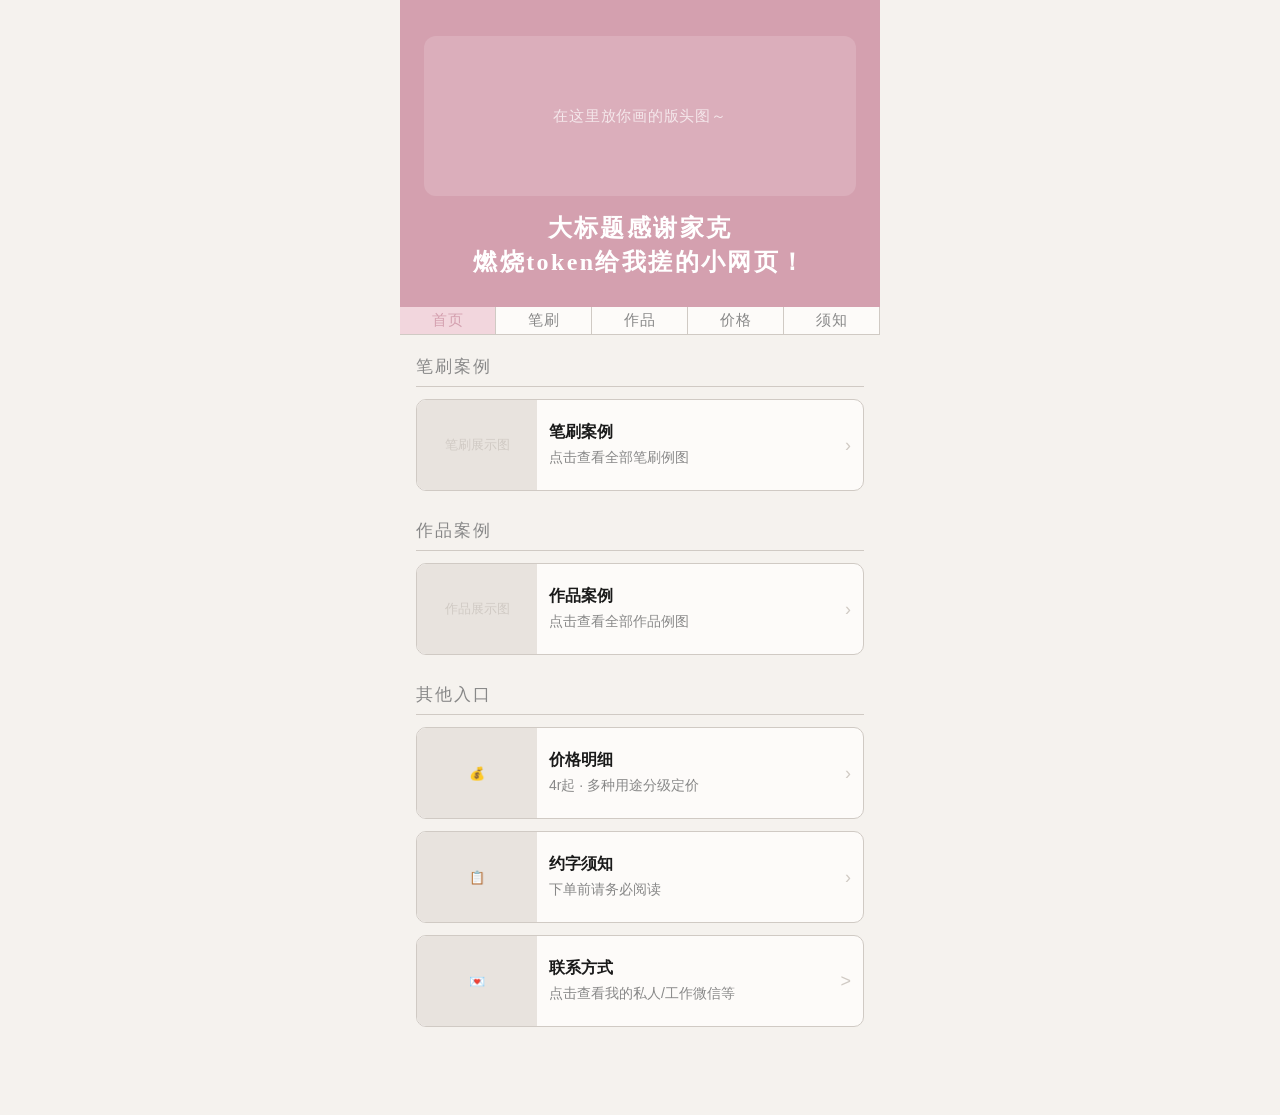
==== index.html @ 502654c5 "Update index.html" ====
<head>

<link rel="stylesheet" href="assets/css/main.css">

</head>



<head>
<meta charset="UTF-8">
<meta name="viewport" content="width=device-width, initial-scale=1.0">
<title>坏事被猫摆平</title>
<style>
  :root {
    --bg: #F5F2EE;
    --text: #1a1a1a;
    --accent: #D4A0AF;
    --accent-light: #F2D6DD;
    --border: #d0cac4;
    --card-bg: #FDFBF9;
    --placeholder: #e8e3de;
    --muted: #888;
    --font-main: 'Noto Serif SC', 'Source Han Serif SC', serif;
    --font-body: 'Noto Sans SC', 'PingFang SC', sans-serif;
  }
 
  * { box-sizing: border-box; margin: 0; padding: 0; }
 
  body {
    background: var(--bg);
    color: var(--text);
    font-family: var(--font-body);
    min-height: 100vh;
    max-width: 480px;
    margin: 0 auto;
  }
 
  /* ── 页面切换 ── */
  .page { display: none; }
  .page.active { display: block; }
 
  /* ── 版头 ── */
  .hero {
    background: var(--accent);
    color: white;
    padding: 36px 24px 28px;
    text-align: center;
    position: relative;
  }
  .hero-placeholder {
    width: 100%;
    height: 160px;
    background: rgba(255,255,255,0.15);
    border-radius: 12px;
    display: flex;
    align-items: center;
    justify-content: center;
    font-size: 15px;
    color: rgba(255,255,255,0.7);
    letter-spacing: 0.05em;
    margin-bottom: 16px;
  }
  .hero-title {
    font-family: var(--font-main);
    font-size: 24px;
    font-weight: 700;
    letter-spacing: 0.1em;
    line-height: 1.4;
  }
  .hero-sub {
    font-size: 14px;
    margin-top: 6px;
    color: rgba(255,255,255,0.8);
    letter-spacing: 0.08em;
  }
 
  /* ── 导航按钮 ── */
  .nav {
    display: grid;
    grid-template-columns: repeat(5, 1fr);
    gap: 0;
    background: var(--card-bg);
    border-bottom: 1px solid var(--border);
    position: sticky;
    top: 0;
    z-index: 10;
  }
  .nav-btn {
    background: none;
    border: none;
    border-right: 1px solid var(--border);
    padding: 4px 4px;
    font-family: var(--font-body);
    font-size: 15px;
    color: var(--muted);
    cursor: pointer;
    transition: color 0.2s, background 0.2s;
    letter-spacing: 0.05em;
  }
  .nav-btn:last-child { border-right: none; }
  .nav-btn.active, .nav-btn:hover {
    color: var(--accent);
    background: var(--accent-light);
  }
 
  /* ── 主内容区 ── */
  .content {
    padding: 20px 16px 60px;
  }
 
  /* ── 首页卡片 ── */
  .section-label {
    font-family: var(--font-main);
    font-size: 17px;
    color: var(--muted);
    letter-spacing: 0.12em;
    margin-bottom: 12px;
    padding-bottom: 8px;
    border-bottom: 1px solid var(--border);
  }
 
  .card-list { display: flex; flex-direction: column; gap: 12px; margin-bottom: 28px; }
 
  .card {
    background: var(--card-bg);
    border: 1px solid var(--border);
    border-radius: 10px;
    display: flex;
    overflow: hidden;
    cursor: pointer;
    transition: border-color 0.2s;
  }
  .card:hover { border-color: var(--accent); }
 
  .card-img {
    width: 120px;
    min-height: 90px;
    background: var(--placeholder);
    flex-shrink: 0;
    display: flex;
    align-items: center;
    justify-content: center;
    font-size: 13px;
    color: var(--border);
  }
  .card-info {
    padding: 14px 12px;
    display: flex;
    flex-direction: column;
    justify-content: center;
    gap: 4px;
  }
  .card-title {
    font-family: var(--font-main);
    font-size: 16px;
    font-weight: 600;
    color: var(--text);
  }
  .card-desc {
    font-size: 14px;
    color: var(--muted);
    line-height: 1.5;
  }
  .card-arrow {
    margin-left: auto;
    padding-right: 12px;
    display: flex;
    align-items: center;
    color: var(--border);
    font-size: 18px;
  }
 
  /* ── Single页 ── */
  .single-header {
    display: flex;
    align-items: center;
    gap: 10px;
    margin-bottom: 20px;
  }
  .back-btn {
    background: none;
    border: 1px solid var(--border);
    border-radius: 6px;
    padding: 6px 10px;
    font-size: 14px;
    color: var(--muted);
    cursor: pointer;
    font-family: var(--font-body);
  }
  .back-btn:hover { border-color: var(--accent); color: var(--accent); }
  .single-title {
    font-family: var(--font-main);
    font-size: 18px;
    font-weight: 600;
  }
 
  /* 作品single：竖向单列 */
  .works-list { display: flex; flex-direction: column; gap: 12px; }
  .work-item {
    background: var(--placeholder);
    border-radius: 10px;
    width: 100%;
    aspect-ratio: 1 / 1;
    display: flex;
    align-items: center;
    justify-content: center;
    font-size: 14px;
    color: var(--border);
    cursor: pointer;
    transition: opacity 0.2s;
    overflow: hidden;
  }
  .work-item:hover { opacity: 0.85; }
  .work-item img { width: 100%; height: 100%; object-fit: contain; }
 
  /* 笔刷single：两列竖构图 */
  .brush-group-label {
    font-size: 13px;
    color: white;
    background: var(--accent);
    display: inline-block;
    padding: 2px 8px;
    border-radius: 4px;
    margin: 0px 0 10px;
    letter-spacing: 0.08em;
  }
  .brush-grid {
    display: grid;
    grid-template-columns: 1fr 1fr;
    gap: 10px;
  }
  .brush-item {
    background: var(--placeholder);
    border-radius: 10px;
    aspect-ratio: 9 / 16;
    display: flex;
    align-items: center;
    justify-content: center;
    font-size: 13px;
    color: var(--border);
    overflow: hidden;
  }
  .brush-item img { width: 100%; height: 100%; object-fit: cover; }
 
  /* ── 价格页 ── */
  .price-tier {
    background: var(--card-bg);
    border: 1px solid var(--border);
    border-radius: 10px;
    padding: 16px;
    margin-bottom: 12px;
  }
  .price-tier-header {
    display: flex;
    justify-content: space-between;
    align-items: baseline;
    margin-bottom: 8px;
  }
  .price-tier-name {
    font-family: var(--font-main);
    font-size: 17px;
    font-weight: 700;
    color: var(--text);
  }
  .price-tag {
    font-family: var(--font-main);
    font-size: 18px;
    font-weight: 700;
    color: var(--accent);
  }
  .price-tag span { font-size: 12px; font-weight: 400; color: var(--muted); }
  .price-tier-desc {
    font-size: 14px;
    color: var(--muted);
    line-height: 1.7;
  }
 
  .price-extras {
    margin-top: 20px;
    padding-top: 16px;
    border-top: 1px solid var(--border);
  }
  .price-extras-title {
    font-size: 15px;
    font-weight: 600;
    color: var(--text);
    margin-bottom: 10px;
    letter-spacing: 0.05em;
  }
  .extra-row {
    display: flex;
    justify-content: space-between;
    align-items: baseline;
    font-size: 14px;
    color: var(--muted);
    padding: 5px 0;
    border-bottom: 1px dashed var(--border);
  }
  .extra-row:last-child { border-bottom: none; }
  .extra-price { color: var(--accent); font-weight: 600; }
 
  /* 加急表格 */
  .rush-grid {
    display: grid;
    grid-template-columns: 1fr 1fr;
    gap: 6px;
    margin-top: 8px;
  }
  .rush-item {
    background: var(--accent-light);
    border-radius: 6px;
    padding: 6px 8px;
    font-size: 13px;
    color: var(--text);
  }
  .rush-item strong { color: var(--accent); display: block; font-size: 13px; }
 
  /* ── 须知页 ── */
  .notice-block {
    background: var(--card-bg);
    border: 1px solid var(--border);
    border-radius: 10px;
    padding: 16px;
    margin-bottom: 12px;
  }
  .notice-block-title {
    font-family: var(--font-main);
    font-size: 16px;
    font-weight: 700;
    color: var(--accent);
    margin-bottom: 10px;
    padding-bottom: 8px;
    border-bottom: 1px solid var(--accent-light);
  }
  .notice-item {
    font-size: 14px;
    color: var(--text);
    line-height: 1.8;
    padding: 4px 0;
    border-bottom: 1px dashed var(--border);
  }
  .notice-item:last-child { border-bottom: none; }
 
  .qna-block {
    background: var(--card-bg);
    border: 1px solid var(--border);
    border-radius: 10px;
    padding: 16px;
    margin-bottom: 12px;
  }
  .qna-q {
    font-size: 14px;
    font-weight: 600;
    color: var(--text);
    margin-bottom: 4px;
  }
  .qna-a {
    font-size: 14px;
    color: var(--muted);
    line-height: 1.7;
    margin-bottom: 12px;
    padding-bottom: 12px;
    border-bottom: 1px dashed var(--border);
  }
  .qna-a:last-child { border-bottom: none; margin-bottom: 0; padding-bottom: 0; }
 
  /* ── 联系页 ── */
  .contact-intro {
    font-size: 15px;
    color: var(--muted);
    text-align: center;
    margin-bottom: 20px;
    line-height: 1.8;
    font-family: var(--font-main);
  }
  .contact-item {
    background: var(--card-bg);
    border: 1px solid var(--border);
    border-radius: 10px;
    padding: 14px 16px;
    margin-bottom: 10px;
    display: flex;
    align-items: center;
    gap: 12px;
  }
  .contact-platform {
    font-size: 14px;
    color: var(--muted);
    min-width: 64px;
    letter-spacing: 0.05em;
  }
  .contact-id {
    font-family: 'Courier New', monospace;
    font-size: 15px;
    color: var(--text);
    font-weight: 600;
    flex: 1;
  }
  .contact-note {
    font-size: 13px;
    color: var(--muted);
    margin-top: 4px;
  }
  .contact-stack {
    display: flex;
    flex-direction: column;
    gap: 2px;
  }
  .contact-note-block {
    background: var(--accent-light);
    border-radius: 8px;
    padding: 12px 14px;
    font-size: 15px;
    color: var(--accent);
    text-align: center;
    margin-top: 16px;
    line-height: 1.7;
    font-family: var(--font-main);
  }
 
  /* ── 灯箱 ── */
  .lightbox {
    display: none;
    position: fixed;
    inset: 0;
    background: rgba(0,0,0,0.85);
    z-index: 100;
    align-items: center;
    justify-content: center;
    padding: 20px;
  }
  .lightbox.open { display: flex; }
  .lightbox img {
    max-width: 100%;
    max-height: 90vh;
    border-radius: 8px;
    object-fit: contain;
  }
  .lightbox-close {
    position: absolute;
    top: 16px;
    right: 16px;
    background: white;
    border: none;
    border-radius: 50%;
    width: 32px;
    height: 32px;
    font-size: 16px;
    cursor: pointer;
    display: flex;
    align-items: center;
    justify-content: center;
  }
</style>
</head>
<body>
 
<!-- ── 版头（始终显示） ── -->
<div class="hero">
  <div class="hero-placeholder">在这里放你画的版头图～</div>
  <div class="hero-title">大标题感谢家克<br>
                          燃烧token给我搓的小网页！</div>
</div>
 
<!-- ── 导航 ── -->
<div class="nav">
  <button class="nav-btn active" onclick="showPage('home', this)">首页</button>
  <button class="nav-btn" onclick="showPage('brush', this)">笔刷</button>
  <button class="nav-btn" onclick="showPage('works', this)">作品</button>
  <button class="nav-btn" onclick="showPage('price', this)">价格</button>
  <button class="nav-btn" onclick="showPage('notice', this)">须知</button>
  <button class="nav-btn" style="display: none;" onclick="showPage('contact', this)">联系方式</button>
</div>
 
<!-- ══════════ 首页：笔刷 ══════════ -->
<div id="page-home" class="page active">
  <div class="content">
    <div class="section-label">笔刷案例</div>
    <div class="card-list">
      <div class="card" onclick="showPage('brush', document.querySelectorAll('.nav-btn')[1])">
        <div class="card-img">笔刷展示图</div>
        <div class="card-info">
          <div class="card-title">笔刷案例</div>
          <div class="card-desc">点击查看全部笔刷例图</div>
        </div>
        <div class="card-arrow">›</div>
      </div>
    </div>
 
    <div class="section-label">作品案例</div>
    <div class="card-list">
      <div class="card" onclick="showPage('works', document.querySelectorAll('.nav-btn')[2])">
        <div class="card-img">作品展示图</div>
        <div class="card-info">
          <div class="card-title">作品案例</div>
          <div class="card-desc">点击查看全部作品例图</div>
        </div>
        <div class="card-arrow">›</div>
      </div>
    </div>
 
    <div class="section-label">其他入口</div>
    <div class="card-list">
      <div class="card" onclick="showPage('price', document.querySelectorAll('.nav-btn')[3])">
        <div class="card-img">💰</div>
        <div class="card-info">
          <div class="card-title">价格明细</div>
          <div class="card-desc">4r起 · 多种用途分级定价</div>
        </div>
        <div class="card-arrow">›</div>
      </div>
      <div class="card" onclick="showPage('notice', document.querySelectorAll('.nav-btn')[4])">
        <div class="card-img">📋</div>
        <div class="card-info">
          <div class="card-title">约字须知</div>
          <div class="card-desc">下单前请务必阅读</div>
        </div>
        <div class="card-arrow">›</div>
      </div>
      <!-- 联系方式卡片 -->
      <div class="card" onclick="showPage('contact', document.querySelectorAll('.nav-btn')[5])">
        <div class="card-img">💌</div>
        <div class="card-info">
          <div class="card-title">联系方式</div>
          <div class="card-desc">点击查看我的私人/工作微信等</div>
        </div>
      <div class="card-arrow">&gt;</div>
     </div>
    </div>
  </div>
</div>
 
<!-- ══════════ 作品 Single 页 ══════════ -->
<div id="page-works" class="page">
  <div class="content">
    <div class="section-label">作品案例</div>
    
    <div class="works-list">
      <!-- 占位图，后面替换成 <img src="你的图.jpg"> -->
      <div class="work-item" onclick="openLightbox(this)">作品图 1<br>点击可放大</div>
      <div class="work-item" onclick="openLightbox(this)">作品图 2<br>点击可放大</div>
      <div class="work-item" onclick="openLightbox(this)">作品图 3<br>点击可放大</div>
      <div class="work-item" onclick="openLightbox(this)">作品图 4<br>点击可放大</div>
    </div>
  </div>
</div>
 
<!-- ══════════ 笔刷 Single 页 ══════════ -->
<div id="page-brush" class="page">
  <div class="content">
    <div class="section-label">笔刷案例</div>
 
    <div class="brush-group-label">可实体化</div>
    <div class="brush-grid">
      <div class="brush-item">笔刷图</div>
      <div class="brush-item">笔刷图</div>
      <div class="brush-item">笔刷图</div>
      <div class="brush-item">笔刷图</div>
    </div>
 
    <div class="brush-group-label">不可实体化</div>
    <div class="brush-grid">
      <div class="brush-item">笔刷图</div>
      <div class="brush-item">笔刷图</div>
      <div class="brush-item">笔刷图</div>
      <div class="brush-item">笔刷图</div>
    </div>
  </div>
</div>
 
<!-- ══════════ 价格页 ══════════ -->
<div id="page-price" class="page">
  <div class="content">
    <div class="section-label">价格明细</div>
 
    <div class="price-tier">
      <div class="price-tier-header">
        <div class="price-tier-name">个人自用</div>
        <div class="price-tag">4r<span>/字</span></div>
      </div>
      <div class="price-tier-desc">个人头像、朋友圈背景、自用壁纸、自印漫展无料、非商用橡皮章刻字、逢年过节不送礼要送就送……</div>
    </div>
 
    <div class="price-tier">
      <div class="price-tier-header">
        <div class="price-tier-name">个人宣传</div>
        <div class="price-tag">5r<span>/字</span></div>
      </div>
      <div class="price-tier-desc">个人防盗水印、作品署名例字、个人企划题字等</div>
    </div>
 
    <div class="price-tier">
      <div class="price-tier-header">
        <div class="price-tier-name">非盈利企划</div>
        <div class="price-tag">7r<span>/字</span></div>
      </div>
      <div class="price-tier-desc">社团海报、活动图、宣发图、非盈利剧本杀、小说、广播剧、非盈利无料、ONLY展、漫展海报等</div>
    </div>
 
    <div class="price-tier">
      <div class="price-tier-header">
        <div class="price-tier-name">商用</div>
        <div class="price-tag">10r<span>/字</span></div>
      </div>
      <div class="price-tier-desc">所有同人物料周边相关、进行售卖的水印/字、开团美工字素、陪玩团/工作室相关</div>
    </div>
 
    <div class="price-tier">
      <div class="price-tier-header">
        <div class="price-tier-name">个人买断</div>
        <div class="price-tag">20r<span>/字</span></div>
      </div>
      <div class="price-tier-desc">默认黑素且不展示稿件，可提供PSD（单字/多字连笔/笔画看书写情况），完全商用权
                                   <br>使用本人字素投稿比赛请直接买断
                                   <br>禁止将本字素直接或改版后作为个人原创作品进行二次售卖或宣称原创</div>
    </div>
 
    <div class="price-tier">
      <div class="price-tier-header">
        <div class="price-tier-name">企业性商用/买断</div>
        <div class="price-tag" style="font-size:15px">自带方案</div>
      </div>
      <div class="price-tier-desc">请直接联系沟通</div>
    </div>
 
    <div class="price-extras">
      <div class="price-extras-title">附加选项</div>
      <div class="extra-row"><span>透明底</span><span class="extra-price">+1r/张</span></div>
      <div class="extra-row"><span>多一色 / 排版</span><span class="extra-price">+1r/张</span></div>
      <div class="extra-row"><span>加后期</span><span class="extra-price">+1r/字</span></div>
      <div class="extra-row"><span>出图后改色</span><span class="extra-price">+2r/次</span></div>
 
      <div style="margin-top:16px">
        <div class="price-extras-title">⚡ 加急（先问一下我有没有时间😳！）</div>
        <div class="rush-grid">
          <div class="rush-item"><strong>24小时内</strong>全款×2</div>
          <div class="rush-item"><strong>1小时内</strong>全款×5</div>
        </div>
      </div>
    </div>
  </div>
</div>
 
<!-- ══════════ 须知页 ══════════ -->
<div id="page-notice" class="page">
  <div class="content">
    <div class="section-label">约字须知</div>
 
    <div class="notice-block">
      <div class="notice-block-title">基本原则</div>
      <div class="notice-item">本人镜子型乙方，你对我是什么态度，我对你就是什么态度哦😳！</div>
      <div class="notice-item">野生字体，不会书法</div>
      <div class="notice-item">全款先付后写</div>
      <div class="notice-item">稿件为纯手写，个人风格明显，可接受再来约稿，感谢理解！</div>
    </div>
 
    <div class="notice-block">
      <div class="notice-block-title">下单前</div>
      <div class="notice-item">悔稿退还所有金额</div>
      <div class="notice-item">有想法和要求请直接说，欢迎各种创新的想法！</div>
      <div class="notice-item">纠结笔刷——可以开盲盒，盲盒笔刷不退不换！</div>
      <div class="notice-item">有看中的笔刷——可以直接发图片给我哟</div>
      <div class="notice-item">有笔划粗细要求在我写之前说😳！</div>
    </div>
 
    <div class="notice-block">
      <div class="notice-block-title">写字中</div>
      <div class="notice-item">不想要了不退钱也没稿</div>
      <div class="notice-item">无排班48h内出图，有排班需看情况</div>
      <div class="notice-item">如需加急，请在下单前提出。排单期间不接受无故催稿，我会按承诺的48h/排单进度交付稿件。</div>

    </div>
 
    <div class="notice-block">
      <div class="notice-block-title">出图后</div>
      <div class="notice-item">所有稿件一经售出概不退款</div>
      <div class="notice-item">不负责稿件查收之后的后期工作，修改需付修改费~</div>
      <div class="notice-item">稿件默认可展示</div>
      <div class="notice-item">自用稿转其他使用权限需补差价【少补多不退】</div>
      <div class="notice-item" style="color:#C9607A">发现盗用/超范围使用字素，需立即停止侵权并补齐全额差价，随后交付三倍于全款的赔偿</div>
      <div class="notice-item">限24h内作出回应，否则稿件将公开使用</div>
    </div>
 
    <div class="notice-block">
      <div class="notice-block-title">大概流程</div>
      <div class="notice-item">说明要求 → 告知排班 → 转账 → 交图</div>
      <div class="notice-item">有颜色要求需自带色卡，每个人颜色感知都不一样我认为的颜色和你认为的不会完全一样哦！</div>
      <div class="notice-item">可修改两次字形或后期，要说明具体修改位置</div>
      <div class="notice-item">"不对味""感觉不够帅""你改改"这类要求不明确的修改意见我无法回应</div>
    </div>
 
    <div class="section-label" style="margin-top:8px">可能想问的问题</div>
 
    <div class="qna-block">
      <div class="qna-q">Q：原po脾气怎么样？好不好沟通？</div>
      <div class="qna-a">我将秉持"争做全世界最温柔的乙方"的初心，你有任何疑问我都会尽量解答！</div>
 
      <div class="qna-q">Q：为什么先付后写？</div>
      <div class="qna-a">有一些我的血泪教训。主要按付款时间更方便我排班😳！</div>

      <div class="qna-q">Q：我本来约的是商用，发现价格超出预期，可以申请转自用吗？</div>
      <div class="qna-a">不可以。你我均无法保证原来计划商用的稿件只用到自用范围内，为保护我的作品产出，价格取高，谢谢理解。</div>

      <div class="qna-q">Q：为什么只能改两次？为什么后期换颜色也要收钱？</div>
      <div class="qna-a">我的又一些血泪教训...曾经有人连换三次底图都不满意/一个字用了四种笔刷最后想换字还不想付款，这种就是纯纯折磨我惹😞
        纠结底图加购png就行，自己去叠一下。查收之前能改两次，查收代表你对这张稿子没有任何意见，查收之后再改就要收钱啦。</div>
 
      <div class="qna-q">Q：我小孩不懂事乱花钱买你的字，我挣钱也不容易，给我退钱吧。</div>
      <div class="qna-a" style="border-bottom:none;margin-bottom:0;padding-bottom:0">未成年退款请家长发送教育自家小孩的视频和手写情况说明书来。（说明约稿内容+退款原因+以后绝不再犯）这边为您退款且拉黑，为防止恶意退款稿件将公开使用。</div>
    </div>
  </div>
</div>

<!-- ══════════ 联系方式页 ══════════ -->
<div id="page-contact" class="page">
  <div class="content">
    <div class="section-label">联系我</div>

    <div class="contact-note-block">孩子们加好友请带备注哦 ₒ⩊ₒ</div>
    <div style="margin-top:12px">

      <div class="contact-item">
        <div class="contact-platform">私人微信</div>
        <div class="contact-stack">
          <div class="contact-id">BiTE-1016Jz</div>
        </div>
      </div>
      
      <div class="contact-item">
        <div class="contact-platform">工作微信</div>
        <div class="contact-stack">
          <div class="contact-id">Neeme-0</div>
        </div>
      </div>

      <div class="contact-item">
        <div class="contact-platform">小红书</div>
        <div class="contact-stack">
          <div class="contact-id">狩牙小发雷霆</div>
          <div class="contact-note">小红书号会经常搬迁，公众号随时更新</div>
        </div>
      </div>

      <div class="contact-item">
        <div class="contact-platform">QQ</div>
        <div class="contact-stack">
          <div class="contact-id">1227738345</div>
        </div>
      </div>

      <div class="contact-item">
        <div class="contact-platform">微博</div>
        <div class="contact-stack">
          <div class="contact-id">巡演的恋爱图解</div>
          <div class="contact-note">更新例图较多，现在少用，非必要不选这个</div>
        </div>
      </div>
    </div>
  </div>
</div>
 
<!-- 灯箱 -->
<div class="lightbox" id="lightbox" onclick="closeLightbox()">
  <button class="lightbox-close" onclick="closeLightbox()">×</button>
  <img id="lightbox-img" src="" alt="">
</div>
 
<script>
  function showPage(pageId, btn) {
    document.querySelectorAll('.page').forEach(p => p.classList.remove('active'));
    document.querySelectorAll('.nav-btn').forEach(b => b.classList.remove('active'));
    const el = document.getElementById('page-' + pageId);
    if (el) el.classList.add('active');
    if (btn) btn.classList.add('active');
    window.scrollTo(0, 0);
  }
 
  function showSingle(type, title) {
    document.querySelectorAll('.page').forEach(p => p.classList.remove('active'));
    document.querySelectorAll('.nav-btn').forEach(b => b.classList.remove('active'));
    const el = document.getElementById('page-' + type);
    if (el) el.classList.add('active');
    window.scrollTo(0, 0);
  }
 
  function openLightbox(el) {
    const img = el.querySelector('img');
    if (!img) return; // 占位框没有图就不开
    document.getElementById('lightbox-img').src = img.src;
    document.getElementById('lightbox').classList.add('open');
  }
 
  function closeLightbox() {
    document.getElementById('lightbox').classList.remove('open');
  }
</script>
</body>
</html>
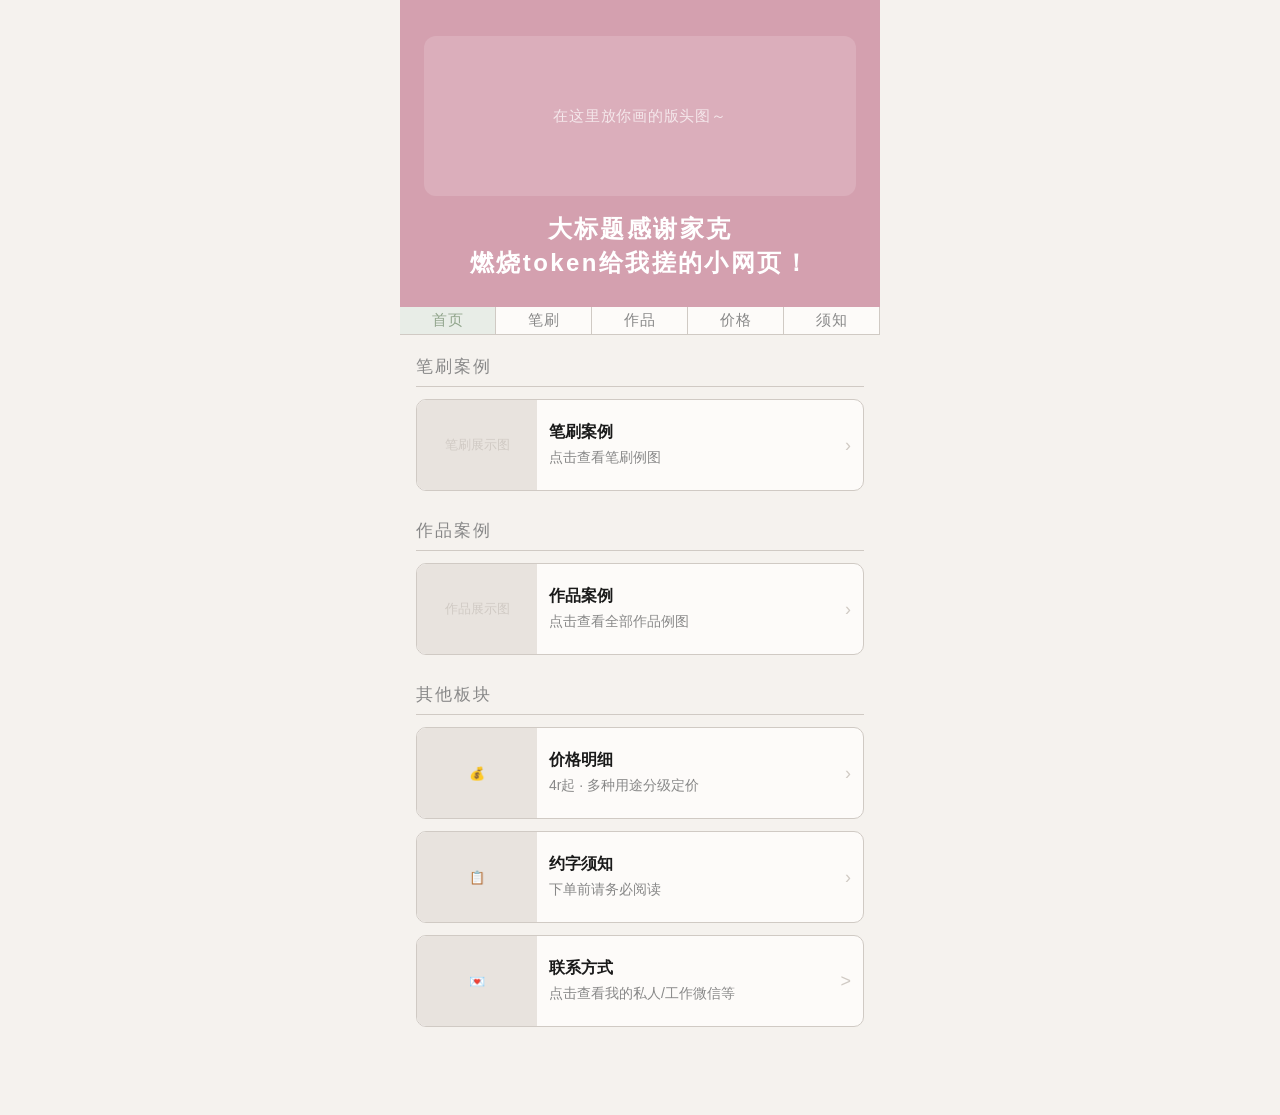
==== commit ac01c724: "Update index.html" ====
--- a/index.html
+++ b/index.html
@@ -20,8 +20,8 @@
     --card-bg: #FDFBF9;
     --placeholder: #e8e3de;
     --muted: #888;
-    --font-main: 'Noto Serif SC', 'Source Han Serif SC', serif;
-    --font-body: 'Noto Sans SC', 'PingFang SC', sans-serif;
+    --font-main: 'Noto Sans SC', 'PingFang SC', 'Microsoft YaHei', sans-serif;
+    --font-body: 'Noto Sans SC', 'PingFang SC', 'Microsoft YaHei', sans-serif;
   }
  
   * { box-sizing: border-box; margin: 0; padding: 0; }
@@ -99,9 +99,9 @@
   }
   .nav-btn:last-child { border-right: none; }
   .nav-btn.active, .nav-btn:hover {
-    color: var(--accent);
-    background: var(--accent-light);
-  }
+    color: #91A58C;
+    background: #E8EDE7;
+    }
  
   /* ── 主内容区 ── */
   .content {
@@ -481,7 +481,7 @@
         <div class="card-img">笔刷展示图</div>
         <div class="card-info">
           <div class="card-title">笔刷案例</div>
-          <div class="card-desc">点击查看全部笔刷例图</div>
+          <div class="card-desc">点击查看笔刷例图</div>
         </div>
         <div class="card-arrow">›</div>
       </div>
@@ -499,7 +499,7 @@
       </div>
     </div>
  
-    <div class="section-label">其他入口</div>
+    <div class="section-label">其他板块</div>
     <div class="card-list">
       <div class="card" onclick="showPage('price', document.querySelectorAll('.nav-btn')[3])">
         <div class="card-img">💰</div>
@@ -552,7 +552,7 @@
  
     <div class="brush-group-label">可实体化</div>
     <div class="brush-grid">
-      <div class="brush-item">笔刷图</div>
+      <div class="brush-item"><img src="zenggong.png"></div>
       <div class="brush-item">笔刷图</div>
       <div class="brush-item">笔刷图</div>
       <div class="brush-item">笔刷图</div>
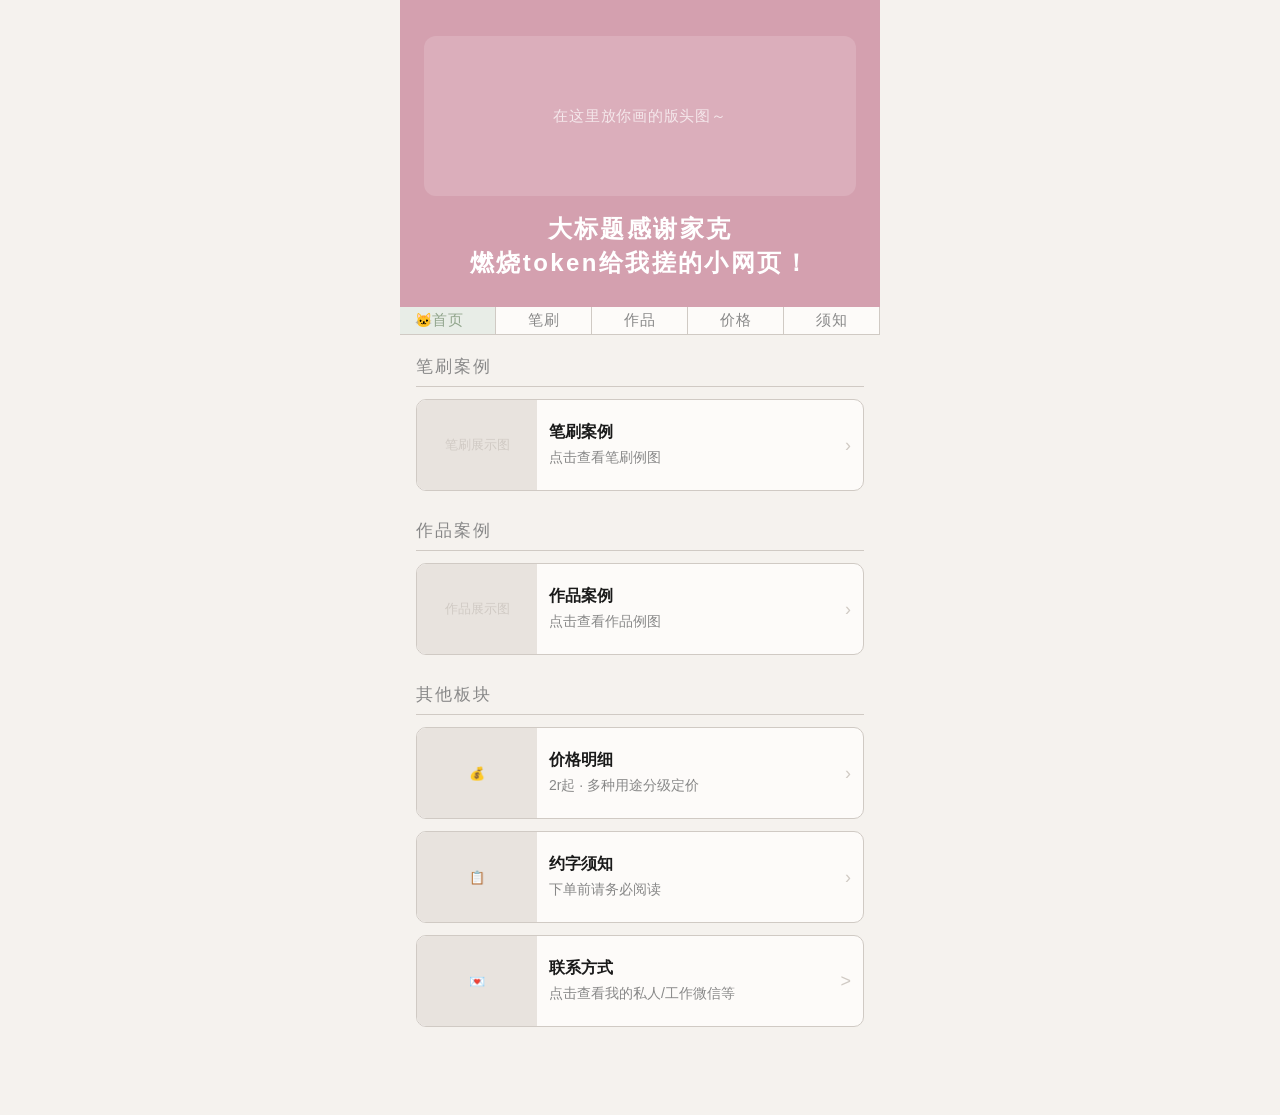
==== commit e40146e9: "Update index.html" ====
--- a/index.html
+++ b/index.html
@@ -76,6 +76,7 @@
  
   /* ── 导航按钮 ── */
   .nav {
+    overflow: visible;
     display: grid;
     grid-template-columns: repeat(5, 1fr);
     gap: 0;
@@ -97,11 +98,21 @@
     transition: color 0.2s, background 0.2s;
     letter-spacing: 0.05em;
   }
-  .nav-btn:last-child { border-right: none; }
-  .nav-btn.active, .nav-btn:hover {
+
+.nav-btn.active, .nav-btn:hover {
     color: #91A58C;
     background: #E8EDE7;
-    }
+    position: relative;
+}
+
+.nav-btn.active::before, .nav-btn:hover::before {
+    content: '🐱';
+    position: absolute;
+    top: 5px;
+    left: 25%;
+    transform: translateX(-50%);
+    font-size: 14px;
+}
  
   /* ── 主内容区 ── */
   .content {
@@ -281,7 +292,7 @@
     border-top: 1px solid var(--border);
   }
   .price-extras-title {
-    font-size: 15px;
+    font-size: 17px;
     font-weight: 600;
     color: var(--text);
     margin-bottom: 10px;
@@ -310,7 +321,7 @@
     background: var(--accent-light);
     border-radius: 6px;
     padding: 6px 8px;
-    font-size: 13px;
+    font-size: 15px;
     color: var(--text);
   }
   .rush-item strong { color: var(--accent); display: block; font-size: 13px; }
@@ -493,7 +504,7 @@
         <div class="card-img">作品展示图</div>
         <div class="card-info">
           <div class="card-title">作品案例</div>
-          <div class="card-desc">点击查看全部作品例图</div>
+          <div class="card-desc">点击查看作品例图</div>
         </div>
         <div class="card-arrow">›</div>
       </div>
@@ -505,7 +516,7 @@
         <div class="card-img">💰</div>
         <div class="card-info">
           <div class="card-title">价格明细</div>
-          <div class="card-desc">4r起 · 多种用途分级定价</div>
+          <div class="card-desc">2r起 · 多种用途分级定价</div>
         </div>
         <div class="card-arrow">›</div>
       </div>
@@ -552,18 +563,20 @@
  
     <div class="brush-group-label">可实体化</div>
     <div class="brush-grid">
-      <div class="brush-item"><img src="zenggong.png"></div>
-      <div class="brush-item">笔刷图</div>
-      <div class="brush-item">笔刷图</div>
-      <div class="brush-item">笔刷图</div>
+      <div class="brush-item"><img src="CANGCANG.png"></div>
+      <div class="brush-item"><img src="DUIJIUDANGGE.png"></div>
+      <div class="brush-item"><img src="FUXING.png"></div>
+      <div class="brush-item"><img src="GUANYINZHEN.png"></div>
+      <div class="brush-item"><img src="HUANQILEI.png"></div>
+      <div class="brush-item"><img src="JINTINGCHUNZHOU.png"></div>
     </div>
  
     <div class="brush-group-label">不可实体化</div>
     <div class="brush-grid">
-      <div class="brush-item">笔刷图</div>
-      <div class="brush-item">笔刷图</div>
-      <div class="brush-item">笔刷图</div>
-      <div class="brush-item">笔刷图</div>
+      <div class="brush-item"><img src="YUNMEN-BU.png"></div>
+      <div class="brush-item">待更新</div>
+      <div class="brush-item">待更新</div>
+      <div class="brush-item">待更新</div>
     </div>
   </div>
 </div>
@@ -578,6 +591,10 @@
         <div class="price-tier-name">个人自用</div>
         <div class="price-tag">4r<span>/字</span></div>
       </div>
+      <div class="price-tier-header">
+        <div class="price-tier-name">15字及以上</div>
+        <div class="price-tag">2r<span>/字</span></div>
+      </div>
       <div class="price-tier-desc">个人头像、朋友圈背景、自用壁纸、自印漫展无料、非商用橡皮章刻字、逢年过节不送礼要送就送……</div>
     </div>
  
@@ -617,10 +634,10 @@
  
     <div class="price-tier">
       <div class="price-tier-header">
-        <div class="price-tier-name">企业性商用/买断</div>
+        <div class="price-tier-name">品牌商用/买断</div>
         <div class="price-tag" style="font-size:15px">自带方案</div>
       </div>
-      <div class="price-tier-desc">请直接联系沟通</div>
+      <div class="price-tier-desc">请直接联系沟通😳！</div>
     </div>
  
     <div class="price-extras">
@@ -677,7 +694,7 @@
       <div class="notice-item">不负责稿件查收之后的后期工作，修改需付修改费~</div>
       <div class="notice-item">稿件默认可展示</div>
       <div class="notice-item">自用稿转其他使用权限需补差价【少补多不退】</div>
-      <div class="notice-item" style="color:#C9607A">发现盗用/超范围使用字素，需立即停止侵权并补齐全额差价，随后交付三倍于全款的赔偿</div>
+      <div class="notice-item" style="color:#D4A0AF; font-weight:600">发现盗用/超范围使用字素，需立即停止侵权并补齐全额差价，随后交付三倍于全款的赔偿</div>
       <div class="notice-item">限24h内作出回应，否则稿件将公开使用</div>
     </div>
  
@@ -689,24 +706,13 @@
       <div class="notice-item">"不对味""感觉不够帅""你改改"这类要求不明确的修改意见我无法回应</div>
     </div>
  
-    <div class="section-label" style="margin-top:8px">可能想问的问题</div>
- 
-    <div class="qna-block">
-      <div class="qna-q">Q：原po脾气怎么样？好不好沟通？</div>
-      <div class="qna-a">我将秉持"争做全世界最温柔的乙方"的初心，你有任何疑问我都会尽量解答！</div>
- 
-      <div class="qna-q">Q：为什么先付后写？</div>
-      <div class="qna-a">有一些我的血泪教训。主要按付款时间更方便我排班😳！</div>
-
-      <div class="qna-q">Q：我本来约的是商用，发现价格超出预期，可以申请转自用吗？</div>
-      <div class="qna-a">不可以。你我均无法保证原来计划商用的稿件只用到自用范围内，为保护我的作品产出，价格取高，谢谢理解。</div>
-
-      <div class="qna-q">Q：为什么只能改两次？为什么后期换颜色也要收钱？</div>
-      <div class="qna-a">我的又一些血泪教训...曾经有人连换三次底图都不满意/一个字用了四种笔刷最后想换字还不想付款，这种就是纯纯折磨我惹😞
-        纠结底图加购png就行，自己去叠一下。查收之前能改两次，查收代表你对这张稿子没有任何意见，查收之后再改就要收钱啦。</div>
- 
-      <div class="qna-q">Q：我小孩不懂事乱花钱买你的字，我挣钱也不容易，给我退钱吧。</div>
-      <div class="qna-a" style="border-bottom:none;margin-bottom:0;padding-bottom:0">未成年退款请家长发送教育自家小孩的视频和手写情况说明书来。（说明约稿内容+退款原因+以后绝不再犯）这边为您退款且拉黑，为防止恶意退款稿件将公开使用。</div>
+    <div class="notice-block">
+      <div class="notice-block-title">可能想问的问题</div>
+      <div class="notice-item"><strong style="color:#D4A0AF">Q：原po脾气怎么样？好不好沟通？</strong><br>我将秉持"争做全世界最温柔的乙方"的初心，你有任何疑问我都会尽量解答！</div>
+      <div class="notice-item"><strong style="color:#D4A0AF">Q：为什么先付后写？</strong><br>有一些我的血泪教训。主要按付款时间更方便我排班😳！</div>
+      <div class="notice-item"><strong style="color:#D4A0AF">Q：我本来约的是商用，发现价格超出预期，可以申请转自用吗？</strong><br>不可以。你我均无法保证原来计划商用的稿件只用到自用范围内，为保护我的作品产出，价格取高，谢谢理解。</div>
+      <div class="notice-item"><strong style="color:#D4A0AF">Q：为什么只能改两次？为什么后期换颜色也要收钱？</strong><br>我的又一些血泪教训...曾经有人连换三次底图都不满意/一个字用了四种笔刷最后想换字还不想付款，这种就是纯纯折磨我惹😞 纠结底图加购png就行，自己去叠一下。查收之前能改两次，查收代表你对这张稿子没有任何意见，查收之后再改就要收钱啦。</div>
+      <div class="notice-item"><strong style="color:#D4A0AF">Q：我小孩不懂事乱花钱买你的字，我挣钱也不容易，给我退钱吧。</strong><br>未成年退款请家长发送教育自家小孩的视频和手写情况说明书来。（说明约稿内容+退款原因+以后绝不再犯）这边为您退款且拉黑，为防止恶意退款稿件将公开使用。</div>
     </div>
   </div>
 </div>
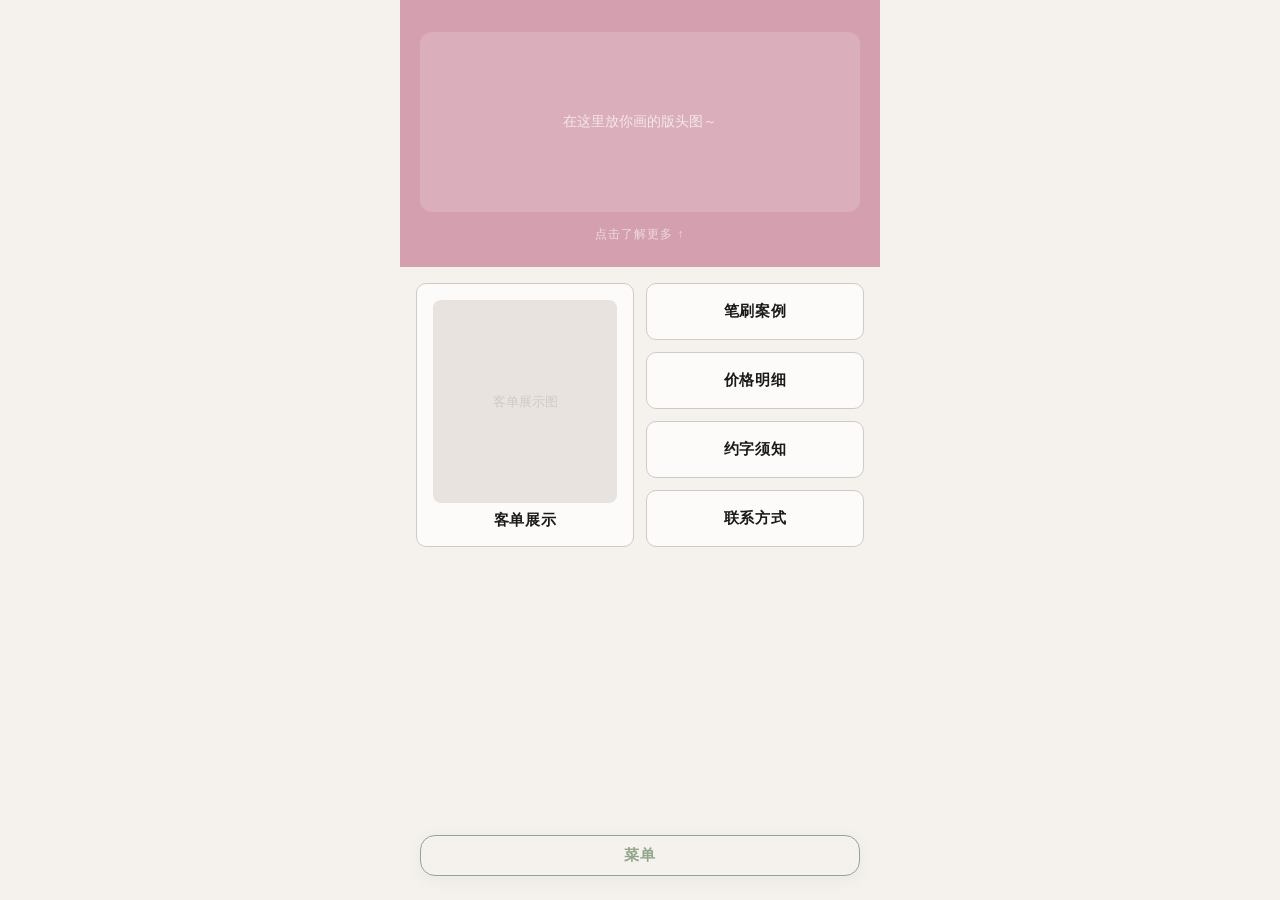
==== commit 84fe357d: "Update index.html" ====
--- a/index.html
+++ b/index.html
@@ -1,11 +1,5 @@
-<head>
-
-<link rel="stylesheet" href="assets/css/main.css">
-
-</head>
-
-
-
+<!DOCTYPE html>
+<html lang="zh">
 <head>
 <meta charset="UTF-8">
 <meta name="viewport" content="width=device-width, initial-scale=1.0">
@@ -16,112 +10,131 @@
     --text: #1a1a1a;
     --accent: #D4A0AF;
     --accent-light: #F2D6DD;
+    --green: #91A58C;
+    --green-light: #E8EDE7;
     --border: #d0cac4;
     --card-bg: #FDFBF9;
     --placeholder: #e8e3de;
     --muted: #888;
-    --font-main: 'Noto Sans SC', 'PingFang SC', 'Microsoft YaHei', sans-serif;
-    --font-body: 'Noto Sans SC', 'PingFang SC', 'Microsoft YaHei', sans-serif;
-  }
- 
+    --font: 'Noto Sans SC', 'PingFang SC', 'Microsoft YaHei', sans-serif;
+  }
+
   * { box-sizing: border-box; margin: 0; padding: 0; }
- 
+
   body {
     background: var(--bg);
     color: var(--text);
-    font-family: var(--font-body);
+    font-family: var(--font);
     min-height: 100vh;
     max-width: 480px;
     margin: 0 auto;
-  }
- 
+    padding-bottom: 80px;
+  }
+
   /* ── 页面切换 ── */
   .page { display: none; }
   .page.active { display: block; }
- 
+
   /* ── 版头 ── */
   .hero {
     background: var(--accent);
     color: white;
-    padding: 36px 24px 28px;
+    padding: 32px 20px 24px;
     text-align: center;
+    cursor: pointer;
     position: relative;
   }
-  .hero-placeholder {
+  .hero:active { opacity: 0.9; }
+  .hero-img {
     width: 100%;
-    height: 160px;
+    height: 180px;
     background: rgba(255,255,255,0.15);
     border-radius: 12px;
     display: flex;
     align-items: center;
     justify-content: center;
+    font-size: 14px;
+    color: rgba(255,255,255,0.7);
+    margin-bottom: 14px;
+    overflow: hidden;
+  }
+  .hero-img img { width: 100%; height: 100%; object-fit: cover; border-radius: 12px; }
+  .hero-hint {
+    font-size: 12px;
+    color: rgba(255,255,255,0.6);
+    letter-spacing: 0.08em;
+    margin-top: 6px;
+  }
+
+  /* ── 首页布局 ── */
+  .home-grid {
+    display: grid;
+    grid-template-columns: 1fr 1fr;
+    gap: 12px;
+    padding: 16px;
+  }
+  .home-big {
+    grid-column: 1;
+    grid-row: 1 / 5;
+  }
+  .home-cell {
+    background: var(--card-bg);
+    border: 1px solid var(--border);
+    border-radius: 10px;
+    display: flex;
+    align-items: center;
+    justify-content: center;
     font-size: 15px;
-    color: rgba(255,255,255,0.7);
+    font-weight: 600;
+    color: var(--text);
+    cursor: pointer;
+    padding: 18px 8px;
+    transition: border-color 0.2s, background 0.2s;
+    text-align: center;
     letter-spacing: 0.05em;
-    margin-bottom: 16px;
-  }
-  .hero-title {
-    font-family: var(--font-main);
-    font-size: 24px;
-    font-weight: 700;
-    letter-spacing: 0.1em;
-    line-height: 1.4;
-  }
-  .hero-sub {
-    font-size: 14px;
-    margin-top: 6px;
-    color: rgba(255,255,255,0.8);
-    letter-spacing: 0.08em;
-  }
- 
-  /* ── 导航按钮 ── */
-  .nav {
-    overflow: visible;
-    display: grid;
-    grid-template-columns: repeat(5, 1fr);
-    gap: 0;
+  }
+  .home-cell:hover { border-color: var(--green); background: var(--green-light); color: var(--green); }
+  .home-big {
+    flex-direction: column;
+    gap: 8px;
+    min-height: 180px;
     background: var(--card-bg);
-    border-bottom: 1px solid var(--border);
-    position: sticky;
-    top: 0;
-    z-index: 10;
-  }
-  .nav-btn {
-    background: none;
-    border: none;
-    border-right: 1px solid var(--border);
-    padding: 4px 4px;
-    font-family: var(--font-body);
+    border: 1px solid var(--border);
+    border-radius: 10px;
+    display: flex;
+    align-items: center;
+    justify-content: center;
+    cursor: pointer;
+    transition: border-color 0.2s;
+    padding: 16px;
+  }
+  .home-big:hover { border-color: var(--accent); }
+  .home-big-img {
+    width: 100%;
+    flex: 1;
+    background: var(--placeholder);
+    border-radius: 8px;
+    display: flex;
+    align-items: center;
+    justify-content: center;
+    font-size: 13px;
+    color: var(--border);
+    overflow: hidden;
+    min-height: 120px;
+  }
+  .home-big-img img { width: 100%; height: 100%; object-fit: cover; }
+  .home-big-label {
     font-size: 15px;
-    color: var(--muted);
-    cursor: pointer;
-    transition: color 0.2s, background 0.2s;
+    font-weight: 600;
+    color: var(--text);
     letter-spacing: 0.05em;
   }
 
-.nav-btn.active, .nav-btn:hover {
-    color: #91A58C;
-    background: #E8EDE7;
-    position: relative;
-}
-
-.nav-btn.active::before, .nav-btn:hover::before {
-    content: '🐱';
-    position: absolute;
-    top: 5px;
-    left: 25%;
-    transform: translateX(-50%);
-    font-size: 14px;
-}
- 
   /* ── 主内容区 ── */
-  .content {
-    padding: 20px 16px 60px;
-  }
- 
-  /* ── 首页卡片 ── */
+  .content { padding: 20px 16px 20px; }
+
+  /* ── section label ── */
   .section-label {
-    font-family: var(--font-main);
     font-size: 17px;
     color: var(--muted);
     letter-spacing: 0.12em;
@@ -129,88 +142,60 @@
     padding-bottom: 8px;
     border-bottom: 1px solid var(--border);
   }
- 
-  .card-list { display: flex; flex-direction: column; gap: 12px; margin-bottom: 28px; }
- 
-  .card {
+
+  /* ── Tab 切换 ── */
+  .tab-bar {
+    display: flex;
+    gap: 0;
+    margin-bottom: 16px;
+    border: 1px solid var(--border);
+    border-radius: 8px;
+    overflow: hidden;
+  }
+  .tab-btn {
+    flex: 1;
+    background: none;
+    border: none;
+    padding: 10px 8px;
+    font-family: var(--font);
+    font-size: 14px;
+    color: var(--muted);
+    cursor: pointer;
+    transition: background 0.2s, color 0.2s;
+    border-right: 1px solid var(--border);
+  }
+  .tab-btn:last-child { border-right: none; }
+  .tab-btn.active {
+    background: var(--green);
+    color: white;
+    font-weight: 600;
+  }
+
+  /* ── 客单展示 ── */
+  .works-item {
     background: var(--card-bg);
     border: 1px solid var(--border);
     border-radius: 10px;
-    display: flex;
+    margin-bottom: 14px;
     overflow: hidden;
-    cursor: pointer;
-    transition: border-color 0.2s;
-  }
-  .card:hover { border-color: var(--accent); }
- 
-  .card-img {
-    width: 120px;
-    min-height: 90px;
-    background: var(--placeholder);
-    flex-shrink: 0;
-    display: flex;
-    align-items: center;
-    justify-content: center;
-    font-size: 13px;
-    color: var(--border);
-  }
-  .card-info {
-    padding: 14px 12px;
-    display: flex;
-    flex-direction: column;
-    justify-content: center;
-    gap: 4px;
-  }
-  .card-title {
-    font-family: var(--font-main);
-    font-size: 16px;
+  }
+  .works-item-header {
+    padding: 12px 14px 8px;
+  }
+  .works-item-title {
+    font-size: 15px;
     font-weight: 600;
     color: var(--text);
-  }
-  .card-desc {
-    font-size: 14px;
+    margin-bottom: 4px;
+  }
+  .works-item-desc {
+    font-size: 13px;
     color: var(--muted);
-    line-height: 1.5;
-  }
-  .card-arrow {
-    margin-left: auto;
-    padding-right: 12px;
-    display: flex;
-    align-items: center;
-    color: var(--border);
-    font-size: 18px;
-  }
- 
-  /* ── Single页 ── */
-  .single-header {
-    display: flex;
-    align-items: center;
-    gap: 10px;
-    margin-bottom: 20px;
-  }
-  .back-btn {
-    background: none;
-    border: 1px solid var(--border);
-    border-radius: 6px;
-    padding: 6px 10px;
-    font-size: 14px;
-    color: var(--muted);
-    cursor: pointer;
-    font-family: var(--font-body);
-  }
-  .back-btn:hover { border-color: var(--accent); color: var(--accent); }
-  .single-title {
-    font-family: var(--font-main);
-    font-size: 18px;
-    font-weight: 600;
-  }
- 
-  /* 作品single：竖向单列 */
-  .works-list { display: flex; flex-direction: column; gap: 12px; }
-  .work-item {
+    line-height: 1.6;
+  }
+  .works-img {
+    width: 100%;
     background: var(--placeholder);
-    border-radius: 10px;
-    width: 100%;
     aspect-ratio: 1 / 1;
     display: flex;
     align-items: center;
@@ -221,20 +206,10 @@
     transition: opacity 0.2s;
     overflow: hidden;
   }
-  .work-item:hover { opacity: 0.85; }
-  .work-item img { width: 100%; height: 100%; object-fit: contain; }
- 
-  /* 笔刷single：两列竖构图 */
-  .brush-group-label {
-    font-size: 13px;
-    color: white;
-    background: var(--accent);
-    display: inline-block;
-    padding: 2px 8px;
-    border-radius: 4px;
-    margin: 0px 0 10px;
-    letter-spacing: 0.08em;
-  }
+  .works-img:hover { opacity: 0.85; }
+  .works-img img { width: 100%; height: 100%; object-fit: contain; }
+
+  /* ── 笔刷 ── */
   .brush-grid {
     display: grid;
     grid-template-columns: 1fr 1fr;
@@ -252,8 +227,8 @@
     overflow: hidden;
   }
   .brush-item img { width: 100%; height: 100%; object-fit: cover; }
- 
-  /* ── 价格页 ── */
+
+  /* ── 价格 ── */
   .price-tier {
     background: var(--card-bg);
     border: 1px solid var(--border);
@@ -267,41 +242,15 @@
     align-items: baseline;
     margin-bottom: 8px;
   }
-  .price-tier-name {
-    font-family: var(--font-main);
-    font-size: 17px;
-    font-weight: 700;
-    color: var(--text);
-  }
-  .price-tag {
-    font-family: var(--font-main);
-    font-size: 18px;
-    font-weight: 700;
-    color: var(--accent);
-  }
+  .price-tier-name { font-size: 17px; font-weight: 700; }
+  .price-tag { font-size: 18px; font-weight: 700; color: var(--accent); }
   .price-tag span { font-size: 12px; font-weight: 400; color: var(--muted); }
-  .price-tier-desc {
-    font-size: 14px;
-    color: var(--muted);
-    line-height: 1.7;
-  }
- 
-  .price-extras {
-    margin-top: 20px;
-    padding-top: 16px;
-    border-top: 1px solid var(--border);
-  }
-  .price-extras-title {
-    font-size: 17px;
-    font-weight: 600;
-    color: var(--text);
-    margin-bottom: 10px;
-    letter-spacing: 0.05em;
-  }
+  .price-tier-desc { font-size: 14px; color: var(--muted); line-height: 1.7; }
+  .price-extras { margin-top: 20px; padding-top: 16px; border-top: 1px solid var(--border); }
+  .price-extras-title { font-size: 17px; font-weight: 600; margin-bottom: 10px; }
   .extra-row {
     display: flex;
     justify-content: space-between;
-    align-items: baseline;
     font-size: 14px;
     color: var(--muted);
     padding: 5px 0;
@@ -309,24 +258,11 @@
   }
   .extra-row:last-child { border-bottom: none; }
   .extra-price { color: var(--accent); font-weight: 600; }
- 
-  /* 加急表格 */
-  .rush-grid {
-    display: grid;
-    grid-template-columns: 1fr 1fr;
-    gap: 6px;
-    margin-top: 8px;
-  }
-  .rush-item {
-    background: var(--accent-light);
-    border-radius: 6px;
-    padding: 6px 8px;
-    font-size: 15px;
-    color: var(--text);
-  }
+  .rush-grid { display: grid; grid-template-columns: 1fr 1fr; gap: 6px; margin-top: 8px; }
+  .rush-item { background: var(--accent-light); border-radius: 6px; padding: 6px 8px; font-size: 15px; }
   .rush-item strong { color: var(--accent); display: block; font-size: 13px; }
- 
-  /* ── 须知页 ── */
+
+  /* ── 须知 ── */
   .notice-block {
     background: var(--card-bg);
     border: 1px solid var(--border);
@@ -335,7 +271,6 @@
     margin-bottom: 12px;
   }
   .notice-block-title {
-    font-family: var(--font-main);
     font-size: 16px;
     font-weight: 700;
     color: var(--accent);
@@ -345,78 +280,13 @@
   }
   .notice-item {
     font-size: 14px;
-    color: var(--text);
     line-height: 1.8;
     padding: 4px 0;
     border-bottom: 1px dashed var(--border);
   }
   .notice-item:last-child { border-bottom: none; }
- 
-  .qna-block {
-    background: var(--card-bg);
-    border: 1px solid var(--border);
-    border-radius: 10px;
-    padding: 16px;
-    margin-bottom: 12px;
-  }
-  .qna-q {
-    font-size: 14px;
-    font-weight: 600;
-    color: var(--text);
-    margin-bottom: 4px;
-  }
-  .qna-a {
-    font-size: 14px;
-    color: var(--muted);
-    line-height: 1.7;
-    margin-bottom: 12px;
-    padding-bottom: 12px;
-    border-bottom: 1px dashed var(--border);
-  }
-  .qna-a:last-child { border-bottom: none; margin-bottom: 0; padding-bottom: 0; }
- 
-  /* ── 联系页 ── */
-  .contact-intro {
-    font-size: 15px;
-    color: var(--muted);
-    text-align: center;
-    margin-bottom: 20px;
-    line-height: 1.8;
-    font-family: var(--font-main);
-  }
-  .contact-item {
-    background: var(--card-bg);
-    border: 1px solid var(--border);
-    border-radius: 10px;
-    padding: 14px 16px;
-    margin-bottom: 10px;
-    display: flex;
-    align-items: center;
-    gap: 12px;
-  }
-  .contact-platform {
-    font-size: 14px;
-    color: var(--muted);
-    min-width: 64px;
-    letter-spacing: 0.05em;
-  }
-  .contact-id {
-    font-family: 'Courier New', monospace;
-    font-size: 15px;
-    color: var(--text);
-    font-weight: 600;
-    flex: 1;
-  }
-  .contact-note {
-    font-size: 13px;
-    color: var(--muted);
-    margin-top: 4px;
-  }
-  .contact-stack {
-    display: flex;
-    flex-direction: column;
-    gap: 2px;
-  }
+
+  /* ── 联系 ── */
   .contact-note-block {
     background: var(--accent-light);
     border-radius: 8px;
@@ -424,11 +294,175 @@
     font-size: 15px;
     color: var(--accent);
     text-align: center;
-    margin-top: 16px;
+    margin-bottom: 12px;
     line-height: 1.7;
-    font-family: var(--font-main);
-  }
- 
+  }
+  .contact-item {
+    background: var(--card-bg);
+    border: 1px solid var(--border);
+    border-radius: 10px;
+    padding: 14px 16px;
+    margin-bottom: 10px;
+    display: flex;
+    align-items: center;
+    gap: 12px;
+  }
+  .contact-platform { font-size: 14px; color: var(--muted); min-width: 64px; }
+  .contact-id { font-family: 'Courier New', monospace; font-size: 15px; font-weight: 600; }
+  .contact-note { font-size: 13px; color: var(--muted); margin-top: 4px; }
+  .contact-stack { display: flex; flex-direction: column; gap: 2px; }
+
+  /* ── About Me ── */
+  .about-back {
+    display: flex;
+    align-items: center;
+    gap: 6px;
+    padding: 14px 16px 0;
+    font-size: 14px;
+    color: var(--muted);
+    cursor: pointer;
+  }
+  .about-back:hover { color: var(--accent); }
+  .about-empty {
+    padding: 60px 24px;
+    text-align: center;
+    color: var(--muted);
+    font-size: 15px;
+    line-height: 2;
+  }
+
+  /* ── 底部悬浮导航 ── */
+  .fab {
+    position: fixed;
+    bottom: 24px;
+    left: 50%;
+    transform: translateX(-50%);
+    z-index: 50;
+    background: var(--bg);
+    color: var(--green);
+    border: 1.5px solid var(--green);
+    border-radius: 15px;
+    width: calc(100% - 40px);
+    max-width: 440px;
+    padding: 10px 28px;
+    font-family: var(--font);
+    font-size: 15px;
+    font-weight: 600;
+    cursor: pointer;
+    box-shadow: 0 4px 16px rgba(145, 165, 140, 0.12);
+    letter-spacing: 0.08em;
+    transition: transform 0.15s, box-shadow 0.15s;
+  }
+
+  .fab:active {
+  transform: translateX(-50%) scale(0.96);
+  background: var(--green-light);
+  }
+
+  /* ── 菜单浮层 ── */
+  .menu-overlay {
+    display: none;
+    position: fixed;
+    inset: 0;
+    background: rgba(0,0,0,0.45);
+    z-index: 60;
+    align-items: flex-end;
+    justify-content: center;
+  }
+  .menu-overlay.open { display: flex; }
+  .menu-sheet {
+    background: var(--card-bg);
+    border-radius: 20px 20px 0 0;
+    padding: 20px 20px 36px;
+    width: 100%;
+    max-width: 480px;
+  }
+  .menu-close {
+    display: flex;
+    justify-content: center;
+    margin-bottom: 16px;
+  }
+  .menu-close-btn {
+    background: var(--placeholder);
+    border: none;
+    border-radius: 50%;
+    width: 36px;
+    height: 36px;
+    font-size: 18px;
+    cursor: pointer;
+    display: flex;
+    align-items: center;
+    justify-content: center;
+    color: var(--muted);
+  }
+  .menu-list { display: flex; flex-direction: column; gap: 8px; }
+  .menu-item {
+    background: none;
+    border: 1px solid var(--border);
+    border-radius: 10px;
+    padding: 16px 20px;
+    font-family: var(--font);
+    font-size: 16px;
+    color: var(--text);
+    cursor: pointer;
+    text-align: left;
+    transition: background 0.15s, border-color 0.15s;
+    letter-spacing: 0.05em;
+  }
+  .menu-item:hover { background: var(--green-light); border-color: var(--green); color: var(--green); }
+  .menu-item.current { background: var(--green-light); border-color: var(--green); color: var(--green); font-weight: 600; }
+
+  /* ── 页面头像气泡 ── */
+  .page-header {
+    display: flex;
+    align-items: center;
+    gap: 10px;
+    padding: 16px 16px 0;
+  }
+  .page-avatar {
+    width: 48px;
+    height: 48px;
+    border-radius: 50%;
+    background: var(--placeholder);
+    flex-shrink: 0;
+    overflow: hidden;
+    display: flex;
+    align-items: center;
+    justify-content: center;
+    font-size: 11px;
+    color: var(--border);
+    border: 2px solid var(--accent-light);
+  }
+  .page-avatar img { width: 100%; height: 100%; object-fit: cover; }
+  .page-bubble {
+    background: var(--card-bg);
+    border: 1px solid var(--border);
+    border-radius: 0 12px 12px 12px;
+    padding: 10px 14px;
+    font-size: 14px;
+    color: var(--text);
+    position: relative;
+    line-height: 1.6;
+  }
+  .page-bubble::before {
+    content: '';
+    position: absolute;
+    left: -7px;
+    top: 12px;
+    border: 7px solid transparent;
+    border-right-color: var(--border);
+    border-left: none;
+  }
+  .page-bubble::after {
+    content: '';
+    position: absolute;
+    left: -5px;
+    top: 13px;
+    border: 6px solid transparent;
+    border-right-color: var(--card-bg);
+    border-left: none;
+  }
+
   /* ── 灯箱 ── */
   .lightbox {
     display: none;
@@ -441,12 +475,7 @@
     padding: 20px;
   }
   .lightbox.open { display: flex; }
-  .lightbox img {
-    max-width: 100%;
-    max-height: 90vh;
-    border-radius: 8px;
-    object-fit: contain;
-  }
+  .lightbox img { max-width: 100%; max-height: 90vh; border-radius: 8px; object-fit: contain; }
   .lightbox-close {
     position: absolute;
     top: 16px;
@@ -465,127 +494,116 @@
 </style>
 </head>
 <body>
- 
-<!-- ── 版头（始终显示） ── -->
-<div class="hero">
-  <div class="hero-placeholder">在这里放你画的版头图～</div>
-  <div class="hero-title">大标题感谢家克<br>
-                          燃烧token给我搓的小网页！</div>
+
+<!-- ══════════ 首页 ══════════ -->
+<div id="page-home" class="page active">
+  <!-- 版头，点击跳 About Me -->
+  <div class="hero" onclick="showPage('about')">
+    <div class="hero-img">在这里放你画的版头图～</div>
+    <div class="hero-hint">点击了解更多 ↑</div>
+  </div>
+
+  <div class="home-grid">
+    <!-- 左边：客单展示 -->
+    <div class="home-big" onclick="showPage('works')">
+      <div class="home-big-img">客单展示图</div>
+      <div class="home-big-label">客单展示</div>
+    </div>
+
+    <!-- 右边：四个入口 -->
+    <div class="home-cell" onclick="showPage('brush')">笔刷案例</div>
+    <div class="home-cell" onclick="showPage('price')">价格明细</div>
+    <div class="home-cell" onclick="showPage('notice')">约字须知</div>
+    <div class="home-cell" onclick="showPage('contact')">联系方式</div>
+  </div>
 </div>
- 
-<!-- ── 导航 ── -->
-<div class="nav">
-  <button class="nav-btn active" onclick="showPage('home', this)">首页</button>
-  <button class="nav-btn" onclick="showPage('brush', this)">笔刷</button>
-  <button class="nav-btn" onclick="showPage('works', this)">作品</button>
-  <button class="nav-btn" onclick="showPage('price', this)">价格</button>
-  <button class="nav-btn" onclick="showPage('notice', this)">须知</button>
-  <button class="nav-btn" style="display: none;" onclick="showPage('contact', this)">联系方式</button>
+
+<!-- ══════════ About Me ══════════ -->
+<div id="page-about" class="page">
+  <div class="about-back" onclick="showPage('home')">‹ 首页</div>
+  <div class="about-empty">
+    空着<br>
+    我还没想好写些什么
+  </div>
 </div>
- 
-<!-- ══════════ 首页：笔刷 ══════════ -->
-<div id="page-home" class="page active">
+
+<!-- ══════════ 客单展示 ══════════ -->
+<div id="page-works" class="page">
+  <div class="page-header">
+    <div class="page-avatar">头像</div>
+    <div class="page-bubble">这些都是我写过的字，点开可以放大看哦！</div>
+  </div>
+  <div class="content">
+    <div class="section-label">客单展示</div>
+    <div class="tab-bar">
+      <button class="tab-btn active" onclick="switchTab('works', 'online', this)">线上</button>
+      <button class="tab-btn" onclick="switchTab('works', 'offline', this)">线下</button>
+    </div>
+
+    <div id="works-online">
+      <div class="works-item">
+        <div class="works-img" onclick="openLightbox(this)">作品图 1<br>点击可放大</div>
+      </div>
+      <div class="works-item">
+        <div class="works-img" onclick="openLightbox(this)">作品图 2<br>点击可放大</div>
+      </div>
+      <div class="works-item">
+        <div class="works-img" onclick="openLightbox(this)">作品图 3<br>点击可放大</div>
+      </div>
+    </div>
+
+    <div id="works-offline" style="display:none">
+      <div class="works-item">
+        <div class="works-img" onclick="openLightbox(this)">线下图 1<br>点击可放大</div>
+      </div>
+    </div>
+  </div>
+</div>
+
+<!-- ══════════ 笔刷 ══════════ -->
+<div id="page-brush" class="page">
+  <div class="page-header">
+    <div class="page-avatar">头像</div>
+    <div class="page-bubble">每支笔刷都有不同的风格，选不定可以开盲盒！</div>
+  </div>
   <div class="content">
     <div class="section-label">笔刷案例</div>
-    <div class="card-list">
-      <div class="card" onclick="showPage('brush', document.querySelectorAll('.nav-btn')[1])">
-        <div class="card-img">笔刷展示图</div>
-        <div class="card-info">
-          <div class="card-title">笔刷案例</div>
-          <div class="card-desc">点击查看笔刷例图</div>
-        </div>
-        <div class="card-arrow">›</div>
-      </div>
-    </div>
- 
-    <div class="section-label">作品案例</div>
-    <div class="card-list">
-      <div class="card" onclick="showPage('works', document.querySelectorAll('.nav-btn')[2])">
-        <div class="card-img">作品展示图</div>
-        <div class="card-info">
-          <div class="card-title">作品案例</div>
-          <div class="card-desc">点击查看作品例图</div>
-        </div>
-        <div class="card-arrow">›</div>
-      </div>
-    </div>
- 
-    <div class="section-label">其他板块</div>
-    <div class="card-list">
-      <div class="card" onclick="showPage('price', document.querySelectorAll('.nav-btn')[3])">
-        <div class="card-img">💰</div>
-        <div class="card-info">
-          <div class="card-title">价格明细</div>
-          <div class="card-desc">2r起 · 多种用途分级定价</div>
-        </div>
-        <div class="card-arrow">›</div>
-      </div>
-      <div class="card" onclick="showPage('notice', document.querySelectorAll('.nav-btn')[4])">
-        <div class="card-img">📋</div>
-        <div class="card-info">
-          <div class="card-title">约字须知</div>
-          <div class="card-desc">下单前请务必阅读</div>
-        </div>
-        <div class="card-arrow">›</div>
-      </div>
-      <!-- 联系方式卡片 -->
-      <div class="card" onclick="showPage('contact', document.querySelectorAll('.nav-btn')[5])">
-        <div class="card-img">💌</div>
-        <div class="card-info">
-          <div class="card-title">联系方式</div>
-          <div class="card-desc">点击查看我的私人/工作微信等</div>
-        </div>
-      <div class="card-arrow">&gt;</div>
-     </div>
+    <div class="tab-bar">
+      <button class="tab-btn active" onclick="switchTab('brush', 'keti', this)">可实体化</button>
+      <button class="tab-btn" onclick="switchTab('brush', 'buke', this)">不可实体化</button>
+    </div>
+
+    <div id="brush-keti">
+      <div class="brush-grid">
+        <div class="brush-item"><img src="CANGCANG.png"></div>
+        <div class="brush-item"><img src="DUIJIUDANGGE.png"></div>
+        <div class="brush-item"><img src="FUXING.png"></div>
+        <div class="brush-item"><img src="GUANYINZHEN.png"></div>
+        <div class="brush-item"><img src="HUANQILEI.png"></div>
+        <div class="brush-item"><img src="JINTINGCHUNZHOU.png"></div>
+      </div>
+    </div>
+
+    <div id="brush-buke" style="display:none">
+      <div class="brush-grid">
+        <div class="brush-item"><img src="YUNMEN-BU.png"></div>
+        <div class="brush-item">待更新</div>
+        <div class="brush-item">待更新</div>
+        <div class="brush-item">待更新</div>
+      </div>
     </div>
   </div>
 </div>
- 
-<!-- ══════════ 作品 Single 页 ══════════ -->
-<div id="page-works" class="page">
-  <div class="content">
-    <div class="section-label">作品案例</div>
-    
-    <div class="works-list">
-      <!-- 占位图，后面替换成 <img src="你的图.jpg"> -->
-      <div class="work-item" onclick="openLightbox(this)">作品图 1<br>点击可放大</div>
-      <div class="work-item" onclick="openLightbox(this)">作品图 2<br>点击可放大</div>
-      <div class="work-item" onclick="openLightbox(this)">作品图 3<br>点击可放大</div>
-      <div class="work-item" onclick="openLightbox(this)">作品图 4<br>点击可放大</div>
-    </div>
-  </div>
-</div>
- 
-<!-- ══════════ 笔刷 Single 页 ══════════ -->
-<div id="page-brush" class="page">
-  <div class="content">
-    <div class="section-label">笔刷案例</div>
- 
-    <div class="brush-group-label">可实体化</div>
-    <div class="brush-grid">
-      <div class="brush-item"><img src="CANGCANG.png"></div>
-      <div class="brush-item"><img src="DUIJIUDANGGE.png"></div>
-      <div class="brush-item"><img src="FUXING.png"></div>
-      <div class="brush-item"><img src="GUANYINZHEN.png"></div>
-      <div class="brush-item"><img src="HUANQILEI.png"></div>
-      <div class="brush-item"><img src="JINTINGCHUNZHOU.png"></div>
-    </div>
- 
-    <div class="brush-group-label">不可实体化</div>
-    <div class="brush-grid">
-      <div class="brush-item"><img src="YUNMEN-BU.png"></div>
-      <div class="brush-item">待更新</div>
-      <div class="brush-item">待更新</div>
-      <div class="brush-item">待更新</div>
-    </div>
-  </div>
-</div>
- 
-<!-- ══════════ 价格页 ══════════ -->
+
+<!-- ══════════ 价格 ══════════ -->
 <div id="page-price" class="page">
+  <div class="page-header">
+    <div class="page-avatar">头像</div>
+    <div class="page-bubble">不同用途不同定价，下单前记得确认好用途哦！</div>
+  </div>
   <div class="content">
     <div class="section-label">价格明细</div>
- 
+
     <div class="price-tier">
       <div class="price-tier-header">
         <div class="price-tier-name">个人自用</div>
@@ -597,7 +615,7 @@
       </div>
       <div class="price-tier-desc">个人头像、朋友圈背景、自用壁纸、自印漫展无料、非商用橡皮章刻字、逢年过节不送礼要送就送……</div>
     </div>
- 
+
     <div class="price-tier">
       <div class="price-tier-header">
         <div class="price-tier-name">个人宣传</div>
@@ -605,7 +623,7 @@
       </div>
       <div class="price-tier-desc">个人防盗水印、作品署名例字、个人企划题字等</div>
     </div>
- 
+
     <div class="price-tier">
       <div class="price-tier-header">
         <div class="price-tier-name">非盈利企划</div>
@@ -613,7 +631,7 @@
       </div>
       <div class="price-tier-desc">社团海报、活动图、宣发图、非盈利剧本杀、小说、广播剧、非盈利无料、ONLY展、漫展海报等</div>
     </div>
- 
+
     <div class="price-tier">
       <div class="price-tier-header">
         <div class="price-tier-name">商用</div>
@@ -621,17 +639,15 @@
       </div>
       <div class="price-tier-desc">所有同人物料周边相关、进行售卖的水印/字、开团美工字素、陪玩团/工作室相关</div>
     </div>
- 
+
     <div class="price-tier">
       <div class="price-tier-header">
         <div class="price-tier-name">个人买断</div>
         <div class="price-tag">20r<span>/字</span></div>
       </div>
-      <div class="price-tier-desc">默认黑素且不展示稿件，可提供PSD（单字/多字连笔/笔画看书写情况），完全商用权
-                                   <br>使用本人字素投稿比赛请直接买断
-                                   <br>禁止将本字素直接或改版后作为个人原创作品进行二次售卖或宣称原创</div>
-    </div>
- 
+      <div class="price-tier-desc">默认黑素且不展示稿件，可提供PSD（单字/多字连笔/笔画看书写情况），完全商用权<br>使用本人字素投稿比赛请直接买断<br>禁止将本字素直接或改版后作为个人原创作品进行二次售卖或宣称原创</div>
+    </div>
+
     <div class="price-tier">
       <div class="price-tier-header">
         <div class="price-tier-name">品牌商用/买断</div>
@@ -639,14 +655,13 @@
       </div>
       <div class="price-tier-desc">请直接联系沟通😳！</div>
     </div>
- 
+
     <div class="price-extras">
       <div class="price-extras-title">附加选项</div>
       <div class="extra-row"><span>透明底</span><span class="extra-price">+1r/张</span></div>
       <div class="extra-row"><span>多一色 / 排版</span><span class="extra-price">+1r/张</span></div>
       <div class="extra-row"><span>加后期</span><span class="extra-price">+1r/字</span></div>
       <div class="extra-row"><span>出图后改色</span><span class="extra-price">+2r/次</span></div>
- 
       <div style="margin-top:16px">
         <div class="price-extras-title">⚡ 加急（先问一下我有没有时间😳！）</div>
         <div class="rush-grid">
@@ -657,12 +672,16 @@
     </div>
   </div>
 </div>
- 
-<!-- ══════════ 须知页 ══════════ -->
+
+<!-- ══════════ 须知 ══════════ -->
 <div id="page-notice" class="page">
+  <div class="page-header">
+    <div class="page-avatar">头像</div>
+    <div class="page-bubble">下单前麻烦看一眼，会对我们都好哒！</div>
+  </div>
   <div class="content">
     <div class="section-label">约字须知</div>
- 
+
     <div class="notice-block">
       <div class="notice-block-title">基本原则</div>
       <div class="notice-item">本人镜子型乙方，你对我是什么态度，我对你就是什么态度哦😳！</div>
@@ -670,7 +689,7 @@
       <div class="notice-item">全款先付后写</div>
       <div class="notice-item">稿件为纯手写，个人风格明显，可接受再来约稿，感谢理解！</div>
     </div>
- 
+
     <div class="notice-block">
       <div class="notice-block-title">下单前</div>
       <div class="notice-item">悔稿退还所有金额</div>
@@ -679,15 +698,14 @@
       <div class="notice-item">有看中的笔刷——可以直接发图片给我哟</div>
       <div class="notice-item">有笔划粗细要求在我写之前说😳！</div>
     </div>
- 
+
     <div class="notice-block">
       <div class="notice-block-title">写字中</div>
       <div class="notice-item">不想要了不退钱也没稿</div>
       <div class="notice-item">无排班48h内出图，有排班需看情况</div>
       <div class="notice-item">如需加急，请在下单前提出。排单期间不接受无故催稿，我会按承诺的48h/排单进度交付稿件。</div>
-
-    </div>
- 
+    </div>
+
     <div class="notice-block">
       <div class="notice-block-title">出图后</div>
       <div class="notice-item">所有稿件一经售出概不退款</div>
@@ -697,7 +715,7 @@
       <div class="notice-item" style="color:#D4A0AF; font-weight:600">发现盗用/超范围使用字素，需立即停止侵权并补齐全额差价，随后交付三倍于全款的赔偿</div>
       <div class="notice-item">限24h内作出回应，否则稿件将公开使用</div>
     </div>
- 
+
     <div class="notice-block">
       <div class="notice-block-title">大概流程</div>
       <div class="notice-item">说明要求 → 告知排班 → 转账 → 交图</div>
@@ -705,7 +723,7 @@
       <div class="notice-item">可修改两次字形或后期，要说明具体修改位置</div>
       <div class="notice-item">"不对味""感觉不够帅""你改改"这类要求不明确的修改意见我无法回应</div>
     </div>
- 
+
     <div class="notice-block">
       <div class="notice-block-title">可能想问的问题</div>
       <div class="notice-item"><strong style="color:#D4A0AF">Q：原po脾气怎么样？好不好沟通？</strong><br>我将秉持"争做全世界最温柔的乙方"的初心，你有任何疑问我都会尽量解答！</div>
@@ -717,89 +735,115 @@
   </div>
 </div>
 
-<!-- ══════════ 联系方式页 ══════════ -->
+<!-- ══════════ 联系方式 ══════════ -->
 <div id="page-contact" class="page">
+  <div class="page-header">
+    <div class="page-avatar">头像</div>
+    <div class="page-bubble">加我的时候带个备注，我会更快认出你！</div>
+  </div>
   <div class="content">
     <div class="section-label">联系我</div>
-
     <div class="contact-note-block">孩子们加好友请带备注哦 ₒ⩊ₒ</div>
-    <div style="margin-top:12px">
-
-      <div class="contact-item">
-        <div class="contact-platform">私人微信</div>
-        <div class="contact-stack">
-          <div class="contact-id">BiTE-1016Jz</div>
-        </div>
-      </div>
-      
-      <div class="contact-item">
-        <div class="contact-platform">工作微信</div>
-        <div class="contact-stack">
-          <div class="contact-id">Neeme-0</div>
-        </div>
-      </div>
-
-      <div class="contact-item">
-        <div class="contact-platform">小红书</div>
-        <div class="contact-stack">
-          <div class="contact-id">狩牙小发雷霆</div>
-          <div class="contact-note">小红书号会经常搬迁，公众号随时更新</div>
-        </div>
-      </div>
-
-      <div class="contact-item">
-        <div class="contact-platform">QQ</div>
-        <div class="contact-stack">
-          <div class="contact-id">1227738345</div>
-        </div>
-      </div>
-
-      <div class="contact-item">
-        <div class="contact-platform">微博</div>
-        <div class="contact-stack">
-          <div class="contact-id">巡演的恋爱图解</div>
-          <div class="contact-note">更新例图较多，现在少用，非必要不选这个</div>
-        </div>
+    <div class="contact-item">
+      <div class="contact-platform">私人微信</div>
+      <div class="contact-stack"><div class="contact-id">BiTE-1016Jz</div></div>
+    </div>
+    <div class="contact-item">
+      <div class="contact-platform">工作微信</div>
+      <div class="contact-stack"><div class="contact-id">Neeme-0</div></div>
+    </div>
+    <div class="contact-item">
+      <div class="contact-platform">小红书</div>
+      <div class="contact-stack">
+        <div class="contact-id">狩牙小发雷霆</div>
+        <div class="contact-note">小红书号会经常搬迁，公众号随时更新</div>
+      </div>
+    </div>
+    <div class="contact-item">
+      <div class="contact-platform">QQ</div>
+      <div class="contact-stack"><div class="contact-id">1227738345</div></div>
+    </div>
+    <div class="contact-item">
+      <div class="contact-platform">微博</div>
+      <div class="contact-stack">
+        <div class="contact-id">巡演的恋爱图解</div>
+        <div class="contact-note">更新例图较多，现在少用，非必要不选这个</div>
       </div>
     </div>
   </div>
 </div>
- 
+
+<!-- ── 底部悬浮菜单按钮 ── -->
+<button class="fab" onclick="openMenu()">菜单</button>
+
+<!-- ── 菜单浮层 ── -->
+<div class="menu-overlay" id="menuOverlay" onclick="closeMenuOutside(event)">
+  <div class="menu-sheet">
+    <div class="menu-list">
+      <button class="menu-item" id="menu-home" onclick="showPage('home')">首页</button>
+      <button class="menu-item" id="menu-works" onclick="showPage('works')">客单展示</button>
+      <button class="menu-item" id="menu-brush" onclick="showPage('brush')">笔刷案例</button>
+      <button class="menu-item" id="menu-price" onclick="showPage('price')">价格明细</button>
+      <button class="menu-item" id="menu-notice" onclick="showPage('notice')">约字须知</button>
+      <button class="menu-item" id="menu-contact" onclick="showPage('contact')">联系方式</button>
+    </div>
+  </div>
+</div>
+
 <!-- 灯箱 -->
 <div class="lightbox" id="lightbox" onclick="closeLightbox()">
   <button class="lightbox-close" onclick="closeLightbox()">×</button>
   <img id="lightbox-img" src="" alt="">
 </div>
- 
+
 <script>
-  function showPage(pageId, btn) {
+  let currentPage = 'home';
+
+  function showPage(pageId) {
     document.querySelectorAll('.page').forEach(p => p.classList.remove('active'));
-    document.querySelectorAll('.nav-btn').forEach(b => b.classList.remove('active'));
     const el = document.getElementById('page-' + pageId);
     if (el) el.classList.add('active');
-    if (btn) btn.classList.add('active');
+    currentPage = pageId;
+    // 更新菜单高亮
+    document.querySelectorAll('.menu-item').forEach(b => b.classList.remove('current'));
+    const cur = document.getElementById('menu-' + pageId);
+    if (cur) cur.classList.add('current');
+    closeMenu();
     window.scrollTo(0, 0);
   }
- 
-  function showSingle(type, title) {
-    document.querySelectorAll('.page').forEach(p => p.classList.remove('active'));
-    document.querySelectorAll('.nav-btn').forEach(b => b.classList.remove('active'));
-    const el = document.getElementById('page-' + type);
-    if (el) el.classList.add('active');
-    window.scrollTo(0, 0);
-  }
- 
+
+  function switchTab(group, tabId, btn) {
+    // 切换内容区
+    const prefix = group === 'works' ? 'works-' : 'brush-';
+    document.querySelectorAll('[id^="' + prefix + '"]').forEach(el => el.style.display = 'none');
+    document.getElementById(prefix + tabId).style.display = 'block';
+    // 切换tab高亮
+    btn.closest('.tab-bar').querySelectorAll('.tab-btn').forEach(b => b.classList.remove('active'));
+    btn.classList.add('active');
+  }
+
+  function openMenu() {
+    document.getElementById('menuOverlay').classList.add('open');
+  }
+  function closeMenu() {
+    document.getElementById('menuOverlay').classList.remove('open');
+  }
+  function closeMenuOutside(e) {
+    if (e.target === document.getElementById('menuOverlay')) closeMenu();
+  }
+
   function openLightbox(el) {
     const img = el.querySelector('img');
-    if (!img) return; // 占位框没有图就不开
+    if (!img) return;
     document.getElementById('lightbox-img').src = img.src;
     document.getElementById('lightbox').classList.add('open');
   }
- 
   function closeLightbox() {
     document.getElementById('lightbox').classList.remove('open');
   }
+
+  // 初始化菜单高亮
+  document.getElementById('menu-home').classList.add('current');
 </script>
 </body>
 </html>
- 
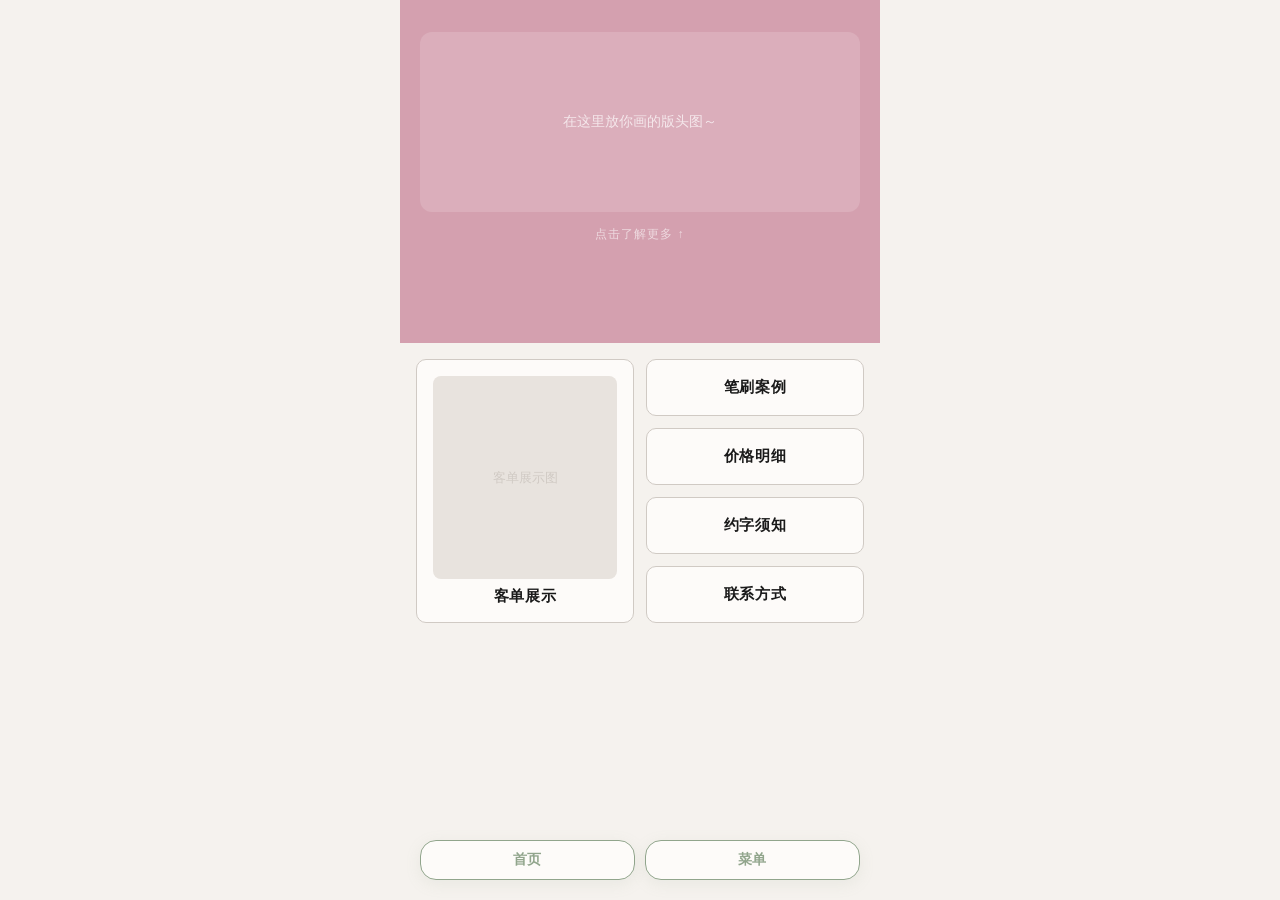
==== commit d38f9473: "Update index.html" ====
--- a/index.html
+++ b/index.html
@@ -39,7 +39,7 @@
   .hero {
     background: var(--accent);
     color: white;
-    padding: 32px 20px 24px;
+    padding: 32px 20px 100px;
     text-align: center;
     cursor: pointer;
     position: relative;
@@ -491,6 +491,88 @@
     align-items: center;
     justify-content: center;
   }
+
+  
+/* 底部双按钮导航 */
+.bottom-actions {
+  position: fixed;
+  bottom: 20px;
+  left: 50%;
+  transform: translateX(-50%);
+  z-index: 50;
+  display: flex;
+  gap: 10px;
+  width: calc(100% - 40px);
+  max-width: 440px;
+}
+
+.bottom-actions button {
+  position: static;
+  transform: none;
+  flex: 1;
+  min-width: 0;
+  padding: 10px 12px;
+  border-radius: 16px;
+  background: var(--card-bg);
+  color: var(--green);
+  border: 1.5px solid var(--green);
+  box-shadow: 0 4px 16px rgba(145, 165, 140, 0.12);
+  font-family: var(--font);
+  font-size: 14px;
+  font-weight: 600;
+  letter-spacing: 0.04em;
+  cursor: pointer;
+}
+
+.bottom-actions button:active {
+  background: var(--green-light);
+  transform: scale(0.97);
+}
+
+
+/* 右侧半屏抽屉菜单 */
+.menu-overlay {
+  align-items: stretch;
+  justify-content: flex-end;
+}
+
+.menu-sheet {
+  width: 52%;
+  max-width: 320px;
+  min-width: 210px;
+  height: 100vh;
+  height: 100dvh;
+  box-sizing: border-box;
+  border-radius: 20px 0 0 20px;
+  padding: 24px 14px;
+  overflow-y: auto;
+  animation: menuSlideIn 0.25s ease-out;
+}
+
+.menu-close {
+  justify-content: flex-end;
+  margin-bottom: 24px;
+}
+
+.menu-list {
+  gap: 10px;
+}
+
+.menu-item {
+  padding: 14px 12px;
+  font-size: 14px;
+}
+
+/* 从右侧滑入 */
+@keyframes menuSlideIn {
+  from {
+    transform: translateX(100%);
+  }
+  to {
+    transform: translateX(0);
+  }
+}
+
 </style>
 </head>
 <body>
@@ -575,7 +657,9 @@
 
     <div id="brush-keti">
       <div class="brush-grid">
-        <div class="brush-item"><img src="CANGCANG.png"></div>
+        <div class="brush-item" onclick="openLightbox(this)">
+        <img src="CANGCANG.png">
+        </div>
         <div class="brush-item"><img src="DUIJIUDANGGE.png"></div>
         <div class="brush-item"><img src="FUXING.png"></div>
         <div class="brush-item"><img src="GUANYINZHEN.png"></div>
@@ -774,13 +858,15 @@
 </div>
 
 <!-- ── 底部悬浮菜单按钮 ── -->
-<button class="fab" onclick="openMenu()">菜单</button>
+<div class="bottom-actions">
+  <button class="home-fab" onclick="showPage('home')">首页</button>
+  <button class="fab" onclick="openMenu()">菜单</button>
+</div>
 
 <!-- ── 菜单浮层 ── -->
 <div class="menu-overlay" id="menuOverlay" onclick="closeMenuOutside(event)">
   <div class="menu-sheet">
     <div class="menu-list">
-      <button class="menu-item" id="menu-home" onclick="showPage('home')">首页</button>
       <button class="menu-item" id="menu-works" onclick="showPage('works')">客单展示</button>
       <button class="menu-item" id="menu-brush" onclick="showPage('brush')">笔刷案例</button>
       <button class="menu-item" id="menu-price" onclick="showPage('price')">价格明细</button>
@@ -841,9 +927,7 @@
   function closeLightbox() {
     document.getElementById('lightbox').classList.remove('open');
   }
-
-  // 初始化菜单高亮
-  document.getElementById('menu-home').classList.add('current');
 </script>
 </body>
 </html>
+
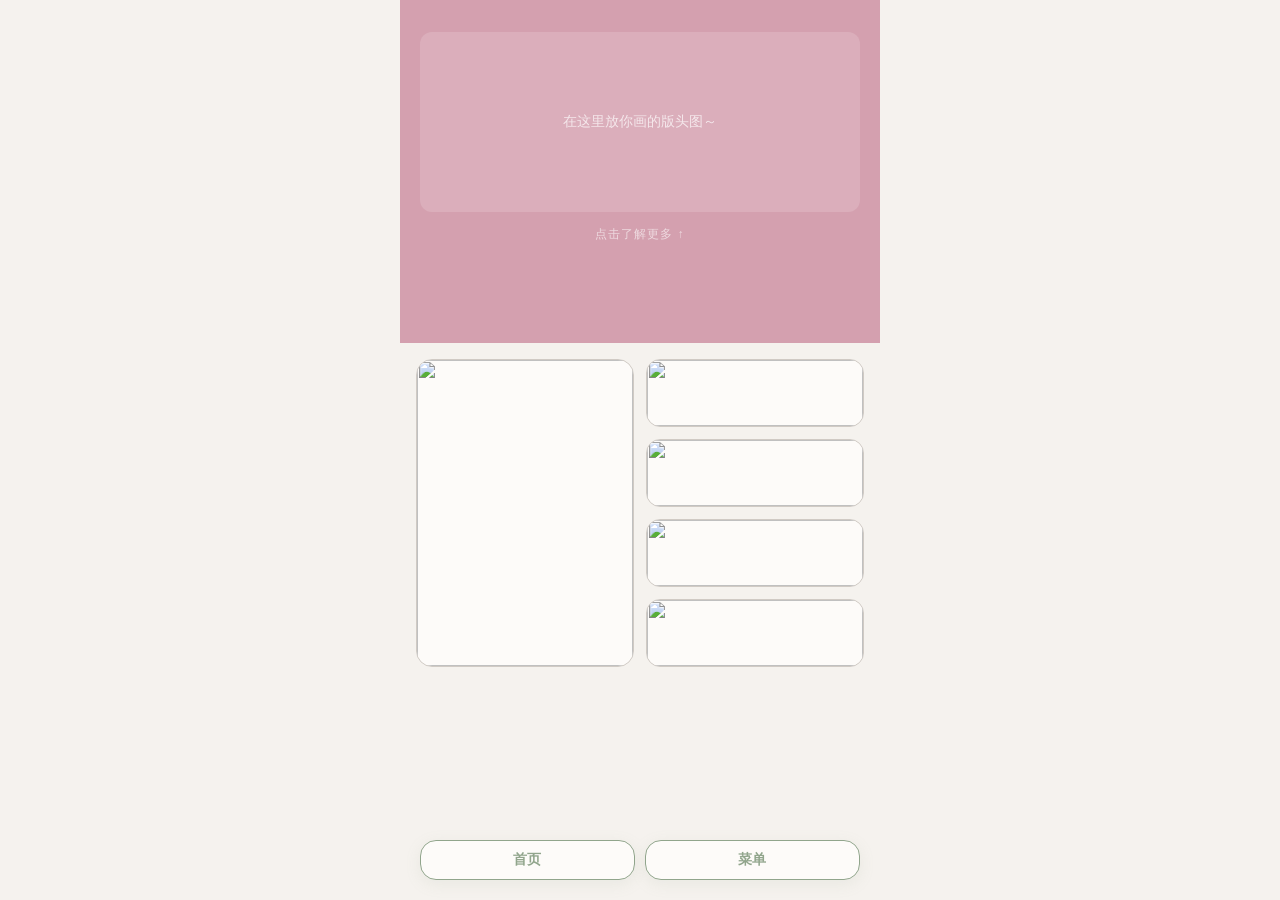
==== commit 8ad0500e: "Update index.html" ====
--- a/index.html
+++ b/index.html
@@ -573,6 +573,65 @@
   }
 }
 
+
+/* 首页入口：整张插画铺满卡片 */
+.home-grid {
+  grid-auto-rows: 68px;
+  align-items: stretch;
+}
+
+.home-big {
+  padding: 0;
+  min-height: 0;
+  position: relative;
+  overflow: hidden;
+  border-radius: 16px;
+  border: 1px solid var(--border);
+}
+
+.home-cell {
+  padding: 0;
+  position: relative;
+  overflow: hidden;
+  border-radius: 14px;
+  border: 1px solid var(--border);
+  background: var(--card-bg);
+  color: white;
+}
+
+.home-card-art {
+  position: absolute;
+  inset: 0;
+  width: 100%;
+  height: 100%;
+  object-fit: cover;
+  display: block;
+}
+
+.home-card-label {
+  position: relative;
+  z-index: 1;
+  display: inline-block;
+  padding: 5px 9px;
+  border-radius: 8px;
+  color: white;
+  background: rgba(30, 35, 30, 0.55);
+  font-size: 13px;
+  font-weight: 600;
+  letter-spacing: 0.04em;
+  text-shadow: 0 1px 3px rgba(0, 0, 0, 0.25);
+}
+
+.home-big .home-card-label {
+  font-size: 15px;
+  padding: 7px 12px;
+}
+
+.home-cell:hover,
+.home-big:hover {
+  border-color: var(--green);
+}
+
 </style>
 </head>
 <body>
@@ -585,19 +644,31 @@
     <div class="hero-hint">点击了解更多 ↑</div>
   </div>
 
-  <div class="home-grid">
-    <!-- 左边：客单展示 -->
-    <div class="home-big" onclick="showPage('works')">
-      <div class="home-big-img">客单展示图</div>
-      <div class="home-big-label">客单展示</div>
-    </div>
-
-    <!-- 右边：四个入口 -->
-    <div class="home-cell" onclick="showPage('brush')">笔刷案例</div>
-    <div class="home-cell" onclick="showPage('price')">价格明细</div>
-    <div class="home-cell" onclick="showPage('notice')">约字须知</div>
-    <div class="home-cell" onclick="showPage('contact')">联系方式</div>
-  </div>
+  
+<div class="home-grid">
+  <!-- 左侧大入口 -->
+  <div class="home-big" onclick="showPage('works')">
+    <img class="home-card-art" src="客单展示入口.png">
+  </div>
+
+  <!-- 右侧四个入口 -->
+  <div class="home-cell" onclick="showPage('brush')">
+    <img class="home-card-art" src="笔刷入口.png">
+  </div>
+
+  <div class="home-cell" onclick="showPage('price')">
+    <img class="home-card-art" src="价格入口.png">
+  </div>
+
+  <div class="home-cell" onclick="showPage('notice')">
+    <img class="home-card-art" src="须知入口.png">
+  </div>
+
+  <div class="home-cell" onclick="showPage('contact')">
+    <img class="home-card-art" src="联系入口.png">
+  </div>
+</div>
+
 </div>
 
 <!-- ══════════ About Me ══════════ -->
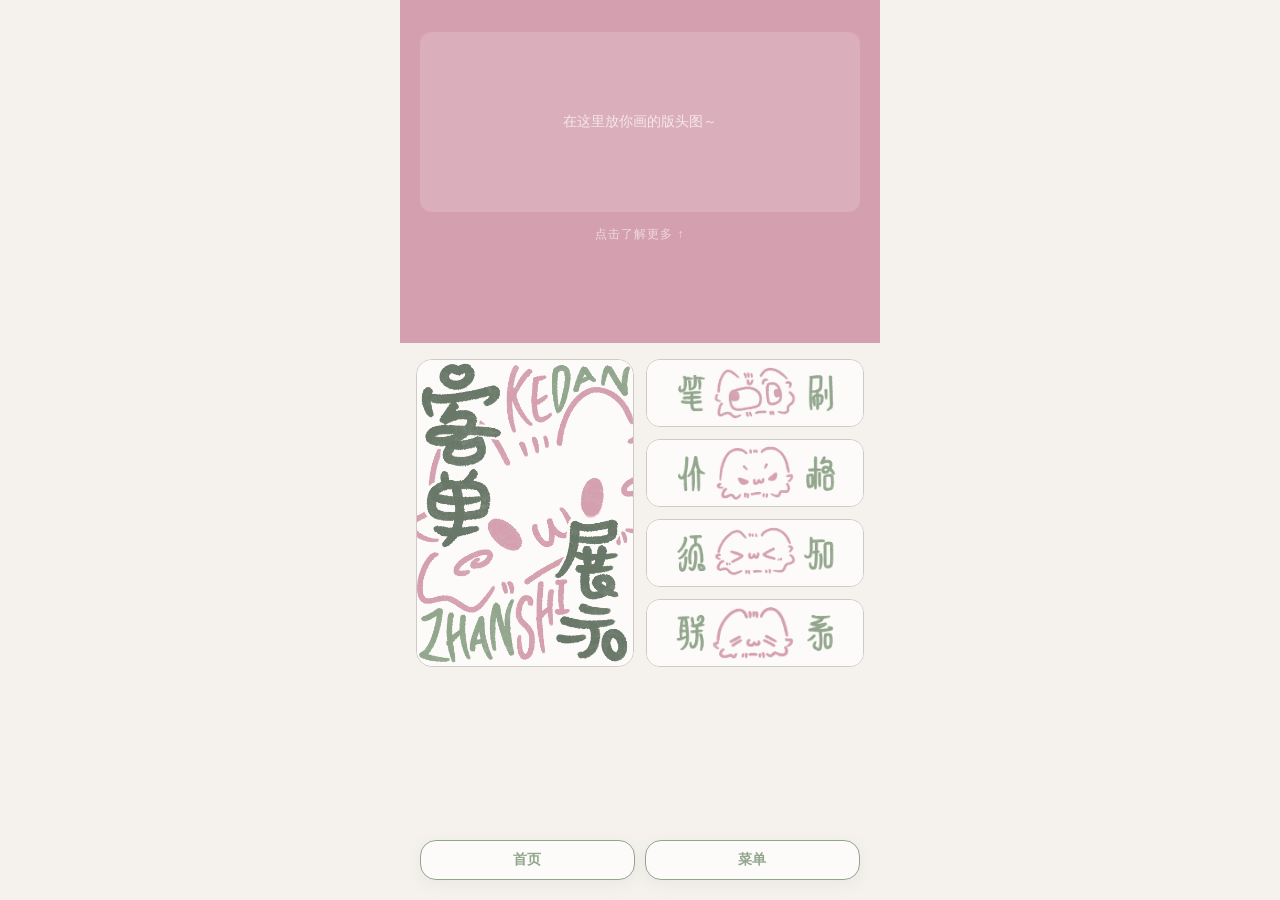
==== commit 06bcbdb6: "Update index.html" ====
--- a/index.html
+++ b/index.html
@@ -653,7 +653,7 @@
 
   <!-- 右侧四个入口 -->
   <div class="home-cell" onclick="showPage('brush')">
-    <img class="home-card-art" src="笔刷入口.png">
+    <img class="home-card-art" src="笔刷入口.PNG">
   </div>
 
   <div class="home-cell" onclick="showPage('price')">
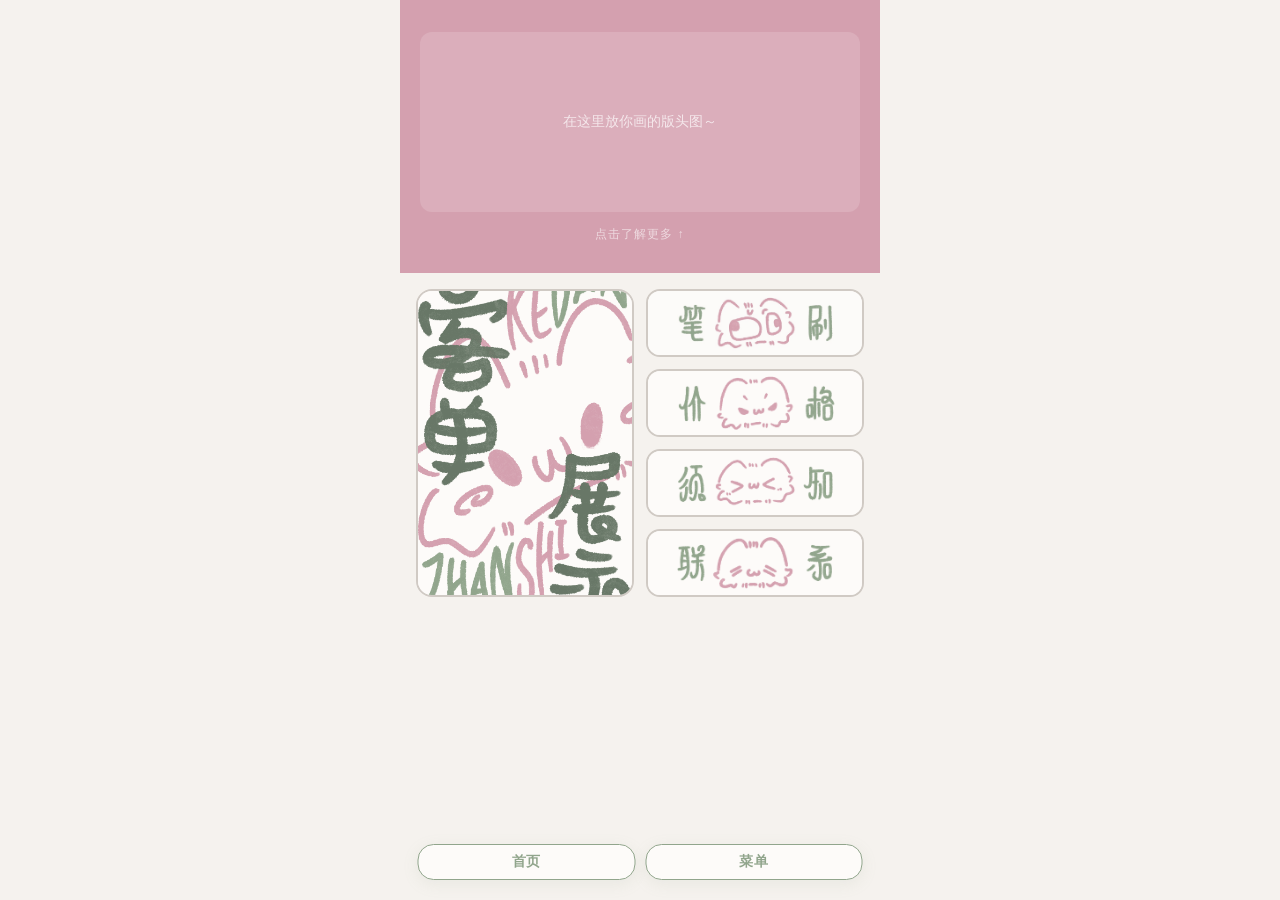
==== commit 6c9fb7a0: "Update index.html" ====
--- a/index.html
+++ b/index.html
@@ -39,7 +39,7 @@
   .hero {
     background: var(--accent);
     color: white;
-    padding: 32px 20px 100px;
+    padding: 32px 20px 30px;
     text-align: center;
     cursor: pointer;
     position: relative;
@@ -287,16 +287,6 @@
   .notice-item:last-child { border-bottom: none; }
 
   /* ── 联系 ── */
-  .contact-note-block {
-    background: var(--accent-light);
-    border-radius: 8px;
-    padding: 12px 14px;
-    font-size: 15px;
-    color: var(--accent);
-    text-align: center;
-    margin-bottom: 12px;
-    line-height: 1.7;
-  }
   .contact-item {
     background: var(--card-bg);
     border: 1px solid var(--border);
@@ -313,16 +303,6 @@
   .contact-stack { display: flex; flex-direction: column; gap: 2px; }
 
   /* ── About Me ── */
-  .about-back {
-    display: flex;
-    align-items: center;
-    gap: 6px;
-    padding: 14px 16px 0;
-    font-size: 14px;
-    color: var(--muted);
-    cursor: pointer;
-  }
-  .about-back:hover { color: var(--accent); }
   .about-empty {
     padding: 60px 24px;
     text-align: center;
@@ -416,7 +396,7 @@
   .page-header {
     display: flex;
     align-items: center;
-    gap: 10px;
+    gap: 16px;
     padding: 16px 16px 0;
   }
   .page-avatar {
@@ -503,7 +483,7 @@
   display: flex;
   gap: 10px;
   width: calc(100% - 40px);
-  max-width: 440px;
+  max-width: 445px;
 }
 
 .bottom-actions button {
@@ -511,7 +491,7 @@
   transform: none;
   flex: 1;
   min-width: 0;
-  padding: 10px 12px;
+  padding: 8px 12px;
   border-radius: 16px;
   background: var(--card-bg);
   color: var(--green);
@@ -632,6 +612,11 @@
   border-color: var(--green);
 }
 
+/* 首页入口边框加粗 */
+.home-big,
+.home-cell {
+  border-width: 2px !important;
+}
 </style>
 </head>
 <body>
@@ -673,10 +658,10 @@
 
 <!-- ══════════ About Me ══════════ -->
 <div id="page-about" class="page">
-  <div class="about-back" onclick="showPage('home')">‹ 首页</div>
   <div class="about-empty">
-    空着<br>
-    我还没想好写些什么
+    哦哦恭喜你发现了这简陋的页面<br>
+    其实是想写自我介绍来着<br>
+    但是还没想好怎么写所以先空着！
   </div>
 </div>
 
@@ -717,7 +702,9 @@
 <div id="page-brush" class="page">
   <div class="page-header">
     <div class="page-avatar">头像</div>
-    <div class="page-bubble">每支笔刷都有不同的风格，选不定可以开盲盒！</div>
+    <div class="page-bubble">每支笔刷都有不同的风格，选不定可以开盲盒！<br>
+                             有需要的宝宝可以点击图片放大查看笔刷细节~
+    </div>
   </div>
   <div class="content">
     <div class="section-label">笔刷案例</div>
@@ -729,13 +716,53 @@
     <div id="brush-keti">
       <div class="brush-grid">
         <div class="brush-item" onclick="openLightbox(this)">
-        <img src="CANGCANG.png">
-        </div>
-        <div class="brush-item"><img src="DUIJIUDANGGE.png"></div>
-        <div class="brush-item"><img src="FUXING.png"></div>
-        <div class="brush-item"><img src="GUANYINZHEN.png"></div>
-        <div class="brush-item"><img src="HUANQILEI.png"></div>
-        <div class="brush-item"><img src="JINTINGCHUNZHOU.png"></div>
+          <img src="CANGCANG.png">
+        </div>
+        <div class="brush-item" onclick="openLightbox(this)">
+          <img src="DUIJIUDANGGE.png">
+        </div>
+        <div class="brush-item" onclick="openLightbox(this)">
+          <img src="FUXING.png">
+        </div>
+        <div class="brush-item" onclick="openLightbox(this)">
+          <img src="GUANYINZHEN.png">
+        </div>
+        <div class="brush-item" onclick="openLightbox(this)">
+          <img src="HUANQILEI.png">
+        </div>
+        <div class="brush-item" onclick="openLightbox(this)">
+          <img src="JINTINGCHUNZHOU.png">
+        </div>
+        <div class="brush-item" onclick="openLightbox(this)">
+            <img src="RENSHENGJIHE.png">
+        </div>
+        <div class="brush-item" onclick="openLightbox(this)">
+            <img src="SHANDAOSONGZHI.png">
+        </div>
+        <div class="brush-item" onclick="openLightbox(this)">
+            <img src="SHENSONG.png">
+        </div>
+        <div class="brush-item" onclick="openLightbox(this)">
+            <img src="SHUIMO.png">
+        </div>
+        <div class="brush-item" onclick="openLightbox(this)">
+            <img src="XIANGYUANSHI.png">
+        </div>
+        <div class="brush-item" onclick="openLightbox(this)">
+            <img src="XIAOQIANSHAN.png">
+        </div>
+        <div class="brush-item" onclick="openLightbox(this)">
+            <img src="XINGLUOQI.png">
+        </div>
+        <div class="brush-item" onclick="openLightbox(this)">
+            <img src="YINCHUAN.png">
+        </div>
+        <div class="brush-item" onclick="openLightbox(this)">
+            <img src="ZENGGONG.png">
+        </div>
+        <div class="brush-item" onclick="openLightbox(this)">
+            <img src="ZUOKANYUNQI.png">
+        </div>
       </div>
     </div>
 
@@ -754,7 +781,7 @@
 <div id="page-price" class="page">
   <div class="page-header">
     <div class="page-avatar">头像</div>
-    <div class="page-bubble">不同用途不同定价，下单前记得确认好用途哦！</div>
+    <div class="page-bubble">如果拿不准自己的使用范围到底在哪里，也可以直接问我，告诉我你需要的用途就行！</div>
   </div>
   <div class="content">
     <div class="section-label">价格明细</div>
@@ -832,7 +859,7 @@
 <div id="page-notice" class="page">
   <div class="page-header">
     <div class="page-avatar">头像</div>
-    <div class="page-bubble">下单前麻烦看一眼，会对我们都好哒！</div>
+    <div class="page-bubble">如果有不明白的地方尽管问我哟</div>
   </div>
   <div class="content">
     <div class="section-label">约字须知</div>
@@ -894,11 +921,10 @@
 <div id="page-contact" class="page">
   <div class="page-header">
     <div class="page-avatar">头像</div>
-    <div class="page-bubble">加我的时候带个备注，我会更快认出你！</div>
+    <div class="page-bubble">孩子们加好友请带备注哦 ₒ⩊ₒ</div>
   </div>
   <div class="content">
     <div class="section-label">联系我</div>
-    <div class="contact-note-block">孩子们加好友请带备注哦 ₒ⩊ₒ</div>
     <div class="contact-item">
       <div class="contact-platform">私人微信</div>
       <div class="contact-stack"><div class="contact-id">BiTE-1016Jz</div></div>
@@ -911,7 +937,14 @@
       <div class="contact-platform">小红书</div>
       <div class="contact-stack">
         <div class="contact-id">狩牙小发雷霆</div>
-        <div class="contact-note">小红书号会经常搬迁，公众号随时更新</div>
+        <div class="contact-note">小红书号会经常搬迁的，如果换号会在这里说明！</div>
+      </div>
+    </div>
+    <div class="contact-item">
+      <div class="contact-platform">公众号</div>
+      <div class="contact-stack">
+        <div class="contact-id">坏事被猫摆平</div>
+        <div class="contact-note">公众号会更新重要动态！</div>
       </div>
     </div>
     <div class="contact-item">
@@ -922,7 +955,7 @@
       <div class="contact-platform">微博</div>
       <div class="contact-stack">
         <div class="contact-id">巡演的恋爱图解</div>
-        <div class="contact-note">更新例图较多，现在少用，非必要不选这个</div>
+        <div class="contact-note">更新例图较多，现在比较少用，非必要不选这个喔</div>
       </div>
     </div>
   </div>
